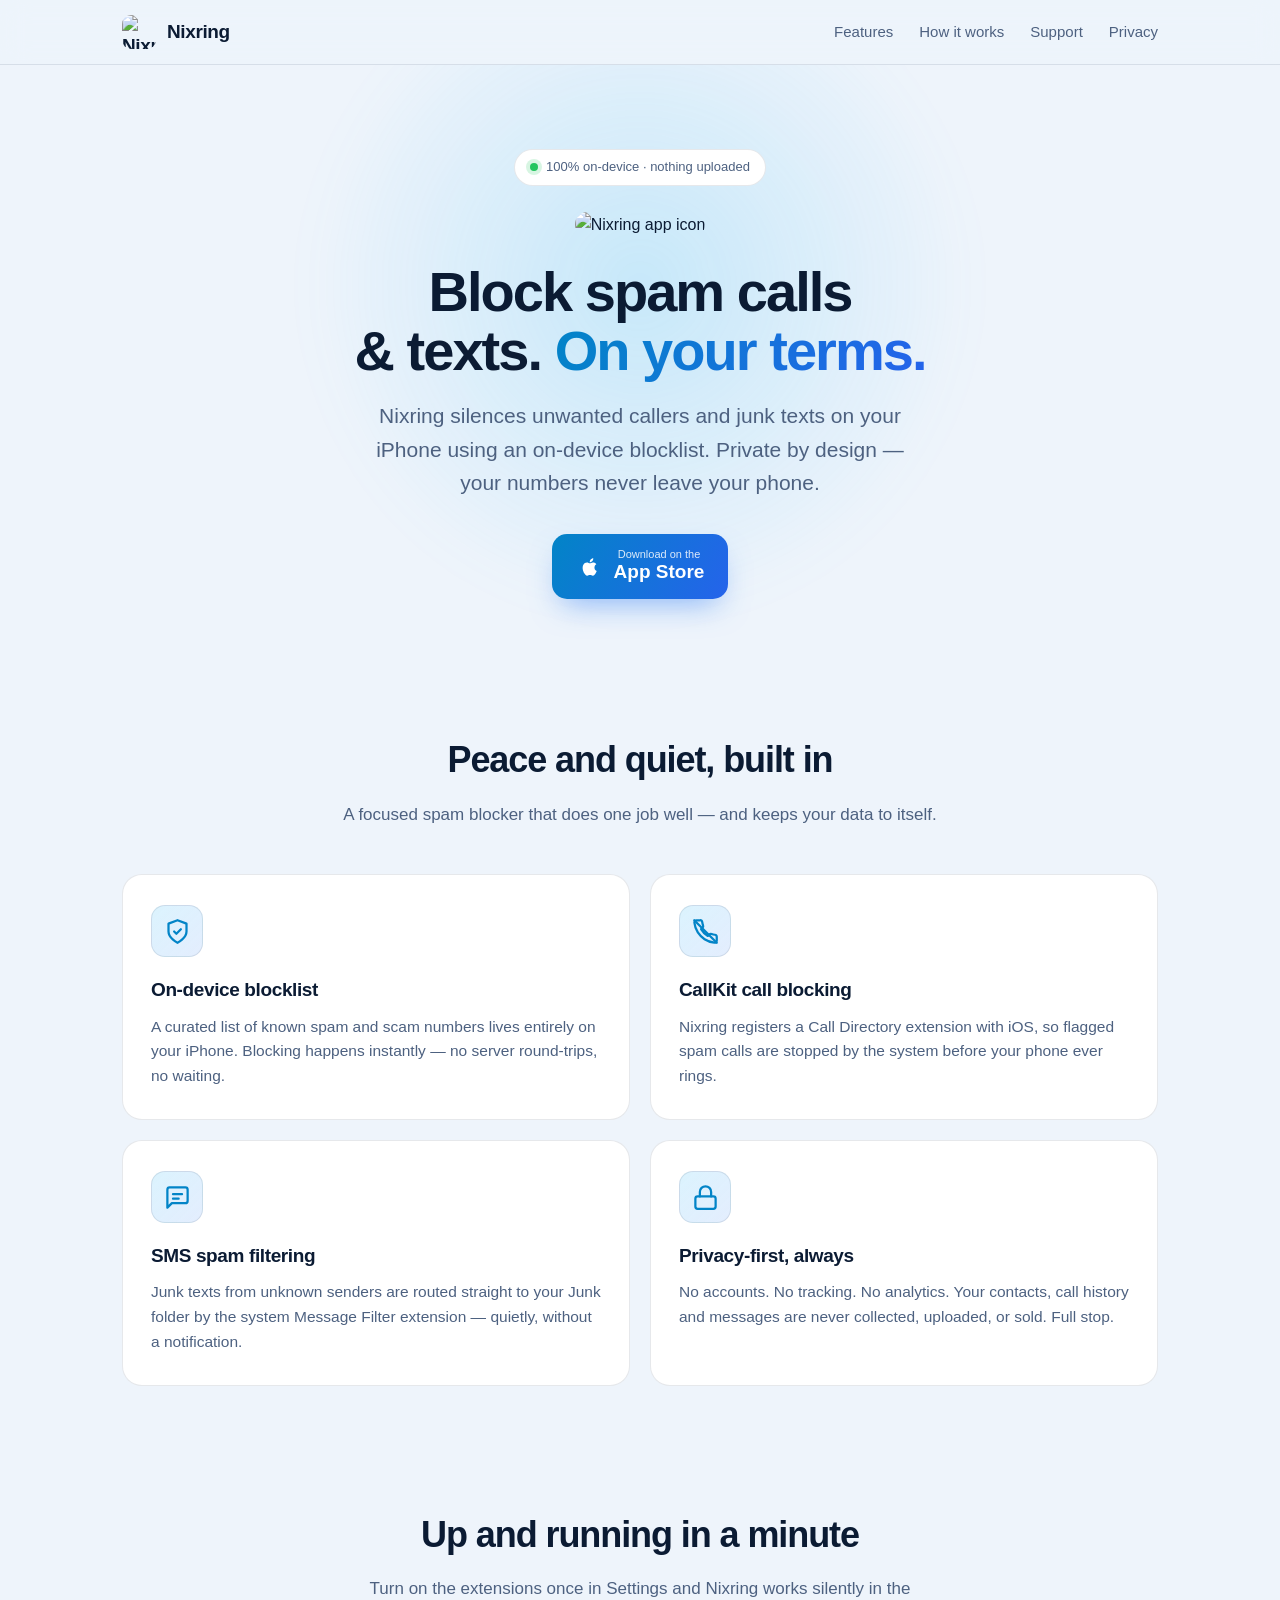
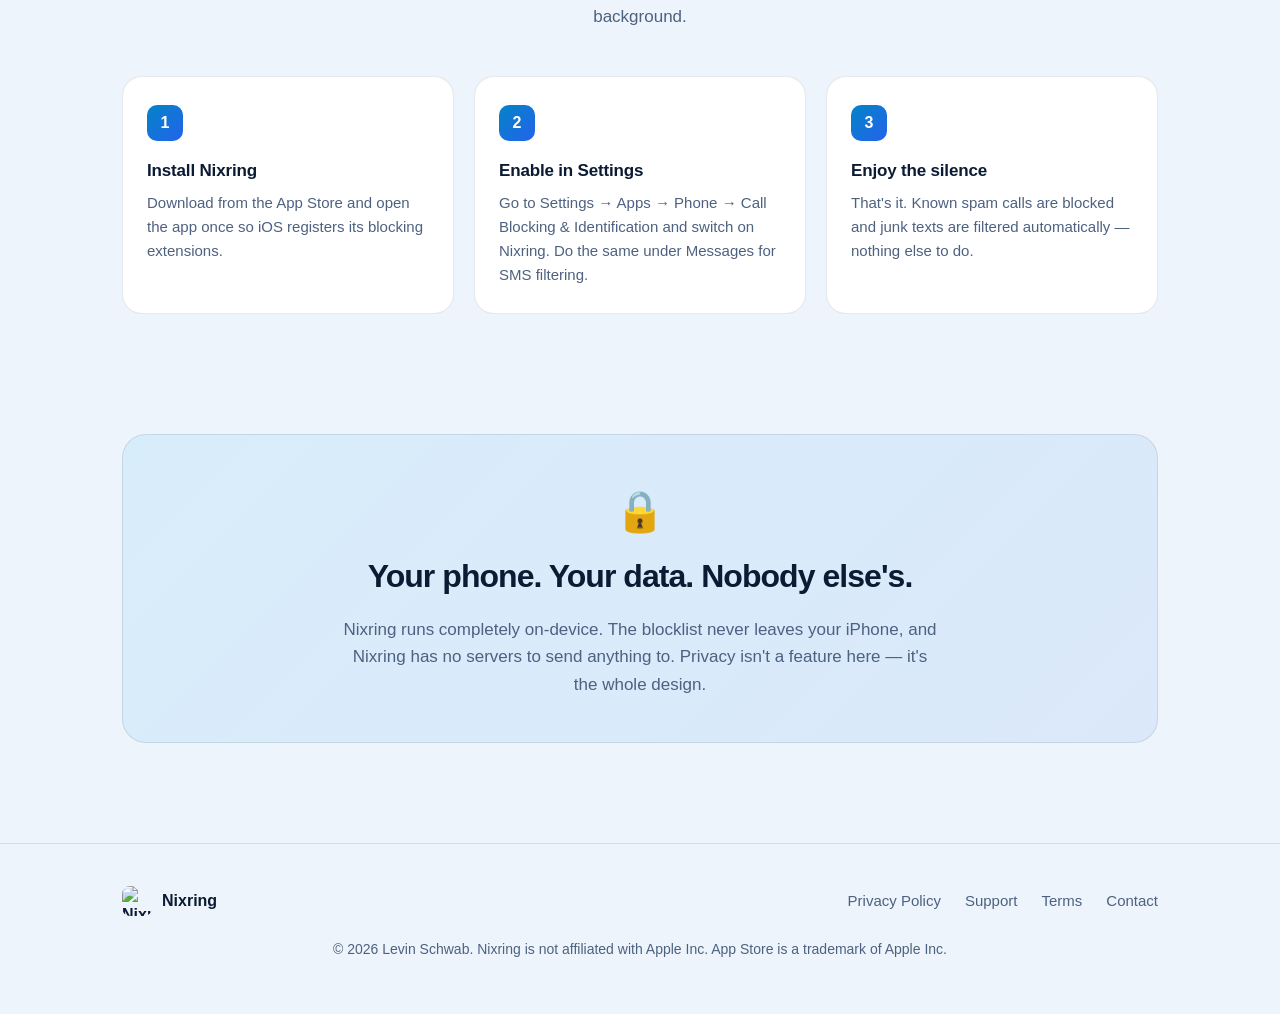
==== web/index.html @ cc1227b1 "chore: monorepo web/ (site + blocklist.json), point app URLs to nixring.vercel.app, add README Co-Au" ====
<!DOCTYPE html>
<html lang="en">
<head>
<meta charset="UTF-8">
<meta name="viewport" content="width=device-width, initial-scale=1.0">
<title>Nixring — Spam Call & Text Blocker for iPhone</title>
<meta name="description" content="Block spam calls and texts on your iPhone. 100% on-device, privacy-first. Nothing is ever uploaded. Nixring is a CallKit spam blocker with an on-device blocklist.">
<meta name="theme-color" content="#060d1a">
<link rel="icon" type="image/png" href="/favicon.png">
<link rel="apple-touch-icon" href="/apple-touch-icon.png">
<meta property="og:title" content="Nixring — Spam Call & Text Blocker">
<meta property="og:description" content="Block spam calls & texts. 100% on-device. Nothing uploaded.">
<meta property="og:image" content="/logo.png">
<meta property="og:type" content="website">
<meta property="og:url" content="https://nixring.vercel.app">
<style>
  :root{
    --bg:#060d1a; --bg-2:#0a1424; --surface:rgba(255,255,255,.045);
    --surface-solid:#0e1a2e; --border:rgba(255,255,255,.09);
    --text:#e9f0fa; --muted:#9db0cb; --accent:#38bdf8; --accent-2:#3b82f6;
    --shadow:0 24px 60px -20px rgba(0,0,0,.65); --radius:20px;
  }
  @media (prefers-color-scheme: light){
    :root{
      --bg:#eef4fb; --bg-2:#ffffff; --surface:#ffffff; --surface-solid:#ffffff;
      --border:rgba(10,30,60,.10); --text:#0b1b33; --muted:#4d6180;
      --accent:#0284c7; --accent-2:#2563eb; --shadow:0 20px 45px -22px rgba(15,40,80,.28);
    }
  }
  :root[data-theme="dark"]{
    --bg:#060d1a; --bg-2:#0a1424; --surface:rgba(255,255,255,.045);
    --surface-solid:#0e1a2e; --border:rgba(255,255,255,.09);
    --text:#e9f0fa; --muted:#9db0cb; --accent:#38bdf8; --accent-2:#3b82f6;
    --shadow:0 24px 60px -20px rgba(0,0,0,.65);
  }
  :root[data-theme="light"]{
    --bg:#eef4fb; --bg-2:#ffffff; --surface:#ffffff; --surface-solid:#ffffff;
    --border:rgba(10,30,60,.10); --text:#0b1b33; --muted:#4d6180;
    --accent:#0284c7; --accent-2:#2563eb; --shadow:0 20px 45px -22px rgba(15,40,80,.28);
  }
  *{box-sizing:border-box;margin:0;padding:0}
  html{scroll-behavior:smooth}
  body{
    font-family:-apple-system,BlinkMacSystemFont,"Segoe UI",Roboto,Helvetica,Arial,sans-serif;
    background:var(--bg); color:var(--text); line-height:1.6;
    -webkit-font-smoothing:antialiased; overflow-x:hidden;
  }
  a{color:inherit;text-decoration:none}
  .wrap{max-width:1080px;margin:0 auto;padding:0 22px}
  /* nav */
  header.nav{position:sticky;top:0;z-index:50;backdrop-filter:blur(14px);
    background:color-mix(in srgb,var(--bg) 78%,transparent);border-bottom:1px solid var(--border)}
  .nav-inner{display:flex;align-items:center;justify-content:space-between;height:64px}
  .brand{display:flex;align-items:center;gap:11px;font-weight:700;font-size:19px;letter-spacing:-.02em}
  .brand img{width:34px;height:34px;border-radius:9px}
  .nav-links{display:flex;gap:26px;font-size:15px;color:var(--muted);font-weight:500}
  .nav-links a:hover{color:var(--text)}
  @media(max-width:600px){.nav-links{display:none}}
  /* hero */
  .hero{position:relative;text-align:center;padding:84px 0 72px;overflow:hidden}
  .hero::before{content:"";position:absolute;top:-160px;left:50%;transform:translateX(-50%);
    width:760px;height:760px;border-radius:50%;
    background:radial-gradient(circle,rgba(56,189,248,.22),transparent 62%);
    filter:blur(20px);z-index:0;pointer-events:none}
  .hero-logo{width:118px;height:118px;border-radius:27px;position:relative;z-index:1;
    box-shadow:var(--shadow);margin-bottom:26px}
  .hero h1{position:relative;z-index:1;font-size:clamp(34px,6vw,56px);line-height:1.05;
    letter-spacing:-.035em;font-weight:800;margin-bottom:18px}
  .grad{background:linear-gradient(120deg,var(--accent),var(--accent-2));
    -webkit-background-clip:text;background-clip:text;-webkit-text-fill-color:transparent}
  .hero p.lead{position:relative;z-index:1;font-size:clamp(17px,2.4vw,21px);color:var(--muted);
    max-width:560px;margin:0 auto 34px}
  .cta-row{position:relative;z-index:1;display:flex;gap:14px;justify-content:center;flex-wrap:wrap;align-items:center}
  .appstore{display:inline-flex;align-items:center;gap:12px;background:linear-gradient(120deg,var(--accent),var(--accent-2));
    color:#fff;padding:14px 24px;border-radius:15px;font-weight:600;font-size:16px;
    box-shadow:0 14px 30px -10px rgba(56,130,246,.55);transition:transform .15s ease,box-shadow .15s ease}
  .appstore:hover{transform:translateY(-2px);box-shadow:0 18px 36px -10px rgba(56,130,246,.7)}
  .appstore svg{width:26px;height:26px}
  .appstore small{display:block;font-size:11px;font-weight:500;opacity:.85;line-height:1.1}
  .appstore .big{font-size:19px;font-weight:700;line-height:1.1}
  .pill{position:relative;z-index:1;display:inline-flex;align-items:center;gap:8px;
    font-size:13px;color:var(--muted);border:1px solid var(--border);border-radius:100px;
    padding:7px 15px;margin-bottom:26px;background:var(--surface);font-weight:500}
  .pill .dot{width:8px;height:8px;border-radius:50%;background:#22c55e;box-shadow:0 0 0 4px rgba(34,197,94,.18)}
  /* section */
  section{padding:60px 0}
  .sec-head{text-align:center;max-width:620px;margin:0 auto 46px}
  .sec-head h2{font-size:clamp(26px,4vw,36px);letter-spacing:-.03em;font-weight:800;margin-bottom:12px}
  .sec-head p{color:var(--muted);font-size:17px}
  .grid{display:grid;grid-template-columns:repeat(2,1fr);gap:20px}
  @media(max-width:680px){.grid{grid-template-columns:1fr}}
  .card{background:var(--surface);border:1px solid var(--border);border-radius:var(--radius);
    padding:30px 28px;transition:transform .18s ease,border-color .18s ease}
  .card:hover{transform:translateY(-4px);border-color:color-mix(in srgb,var(--accent) 45%,var(--border))}
  .ico{width:52px;height:52px;border-radius:14px;display:flex;align-items:center;justify-content:center;
    background:linear-gradient(135deg,rgba(56,189,248,.18),rgba(59,130,246,.14));
    border:1px solid var(--border);margin-bottom:18px}
  .ico svg{width:27px;height:27px;stroke:var(--accent);fill:none;stroke-width:2;stroke-linecap:round;stroke-linejoin:round}
  .card h3{font-size:19px;letter-spacing:-.02em;margin-bottom:9px;font-weight:700}
  .card p{color:var(--muted);font-size:15.5px}
  /* steps */
  .steps{display:grid;grid-template-columns:repeat(3,1fr);gap:20px;counter-reset:step}
  @media(max-width:680px){.steps{grid-template-columns:1fr}}
  .step{position:relative;background:var(--surface);border:1px solid var(--border);
    border-radius:var(--radius);padding:28px 24px 26px}
  .step .num{width:36px;height:36px;border-radius:10px;display:flex;align-items:center;justify-content:center;
    font-weight:800;color:#fff;background:linear-gradient(135deg,var(--accent),var(--accent-2));margin-bottom:16px;font-size:16px}
  .step h4{font-size:17px;margin-bottom:7px;letter-spacing:-.01em}
  .step p{color:var(--muted);font-size:15px}
  /* privacy banner */
  .banner{background:linear-gradient(135deg,rgba(56,189,248,.12),rgba(59,130,246,.10));
    border:1px solid var(--border);border-radius:24px;padding:44px 40px;text-align:center}
  .banner h2{font-size:clamp(24px,3.6vw,32px);letter-spacing:-.03em;margin-bottom:14px;font-weight:800}
  .banner p{color:var(--muted);font-size:17px;max-width:600px;margin:0 auto}
  .banner .big-emoji{font-size:40px;margin-bottom:8px}
  /* footer */
  footer{border-top:1px solid var(--border);margin-top:40px;padding:42px 0 54px}
  .foot-inner{display:flex;flex-wrap:wrap;gap:24px;justify-content:space-between;align-items:center}
  .foot-brand{display:flex;align-items:center;gap:10px;font-weight:700}
  .foot-brand img{width:30px;height:30px;border-radius:8px}
  .foot-links{display:flex;gap:24px;font-size:15px;color:var(--muted);flex-wrap:wrap}
  .foot-links a:hover{color:var(--text)}
  .copy{color:var(--muted);font-size:14px;margin-top:22px;text-align:center;width:100%}
</style>
</head>
<body>
<header class="nav">
  <div class="wrap nav-inner">
    <a class="brand" href="/"><img src="/logo-512.png" alt="Nixring logo">Nixring</a>
    <nav class="nav-links">
      <a href="#features">Features</a>
      <a href="#how">How it works</a>
      <a href="/support.html">Support</a>
      <a href="/privacy.html">Privacy</a>
    </nav>
  </div>
</header>

<main>
  <section class="hero">
    <div class="wrap">
      <span class="pill"><span class="dot"></span>100% on-device · nothing uploaded</span>
      <br>
      <img class="hero-logo" src="/logo-512.png" alt="Nixring app icon">
      <h1>Block spam calls<br>& texts. <span class="grad">On your terms.</span></h1>
      <p class="lead">Nixring silences unwanted callers and junk texts on your iPhone using an on-device blocklist. Private by design — your numbers never leave your phone.</p>
      <div class="cta-row">
        <a class="appstore" href="https://apps.apple.com/app/id6792562928" aria-label="Download on the App Store">
          <svg viewBox="0 0 24 24" fill="#fff"><path d="M17.05 12.54c-.02-2.03 1.66-3 1.73-3.05-.94-1.38-2.41-1.57-2.93-1.59-1.25-.13-2.44.73-3.07.73-.63 0-1.61-.71-2.65-.69-1.36.02-2.62.79-3.32 2.01-1.42 2.46-.36 6.1 1.01 8.1.67.98 1.47 2.08 2.51 2.04 1.01-.04 1.39-.65 2.61-.65 1.22 0 1.56.65 2.63.63 1.09-.02 1.78-1 2.44-1.98.77-1.13 1.09-2.23 1.11-2.29-.02-.01-2.13-.82-2.15-3.25zM15.1 6.4c.56-.68.94-1.62.83-2.56-.81.03-1.79.54-2.37 1.21-.52.6-.98 1.56-.86 2.48.9.07 1.83-.46 2.4-1.13z"/></svg>
          <span><small>Download on the</small><span class="big">App Store</span></span>
        </a>
      </div>
    </div>
  </section>

  <section id="features">
    <div class="wrap">
      <div class="sec-head">
        <h2>Peace and quiet, built in</h2>
        <p>A focused spam blocker that does one job well — and keeps your data to itself.</p>
      </div>
      <div class="grid">
        <div class="card">
          <div class="ico"><svg viewBox="0 0 24 24"><path d="M12 22s8-4 8-10V5l-8-3-8 3v7c0 6 8 10 8 10z"/><path d="M9 12l2 2 4-4"/></svg></div>
          <h3>On-device blocklist</h3>
          <p>A curated list of known spam and scam numbers lives entirely on your iPhone. Blocking happens instantly — no server round-trips, no waiting.</p>
        </div>
        <div class="card">
          <div class="ico"><svg viewBox="0 0 24 24"><path d="M22 16.92v3a2 2 0 0 1-2.18 2 19.79 19.79 0 0 1-8.63-3.07 19.5 19.5 0 0 1-6-6 19.79 19.79 0 0 1-3.07-8.67A2 2 0 0 1 4.11 2h3a2 2 0 0 1 2 1.72c.13.96.36 1.9.7 2.81a2 2 0 0 1-.45 2.11L8.09 9.91a16 16 0 0 0 6 6l1.27-1.27a2 2 0 0 1 2.11-.45c.9.34 1.85.57 2.81.7A2 2 0 0 1 22 16.92z"/><line x1="2" y1="2" x2="22" y2="22"/></svg></div>
          <h3>CallKit call blocking</h3>
          <p>Nixring registers a Call Directory extension with iOS, so flagged spam calls are stopped by the system before your phone ever rings.</p>
        </div>
        <div class="card">
          <div class="ico"><svg viewBox="0 0 24 24"><path d="M21 15a2 2 0 0 1-2 2H7l-4 4V5a2 2 0 0 1 2-2h14a2 2 0 0 1 2 2z"/><line x1="8" y1="9" x2="16" y2="9"/><line x1="8" y1="13" x2="13" y2="13"/></svg></div>
          <h3>SMS spam filtering</h3>
          <p>Junk texts from unknown senders are routed straight to your Junk folder by the system Message Filter extension — quietly, without a notification.</p>
        </div>
        <div class="card">
          <div class="ico"><svg viewBox="0 0 24 24"><rect x="3" y="11" width="18" height="11" rx="2"/><path d="M7 11V7a5 5 0 0 1 10 0v4"/></svg></div>
          <h3>Privacy-first, always</h3>
          <p>No accounts. No tracking. No analytics. Your contacts, call history and messages are never collected, uploaded, or sold. Full stop.</p>
        </div>
      </div>
    </div>
  </section>

  <section id="how">
    <div class="wrap">
      <div class="sec-head">
        <h2>Up and running in a minute</h2>
        <p>Turn on the extensions once in Settings and Nixring works silently in the background.</p>
      </div>
      <div class="steps">
        <div class="step">
          <div class="num">1</div>
          <h4>Install Nixring</h4>
          <p>Download from the App Store and open the app once so iOS registers its blocking extensions.</p>
        </div>
        <div class="step">
          <div class="num">2</div>
          <h4>Enable in Settings</h4>
          <p>Go to Settings → Apps → Phone → Call Blocking &amp; Identification and switch on Nixring. Do the same under Messages for SMS filtering.</p>
        </div>
        <div class="step">
          <div class="num">3</div>
          <h4>Enjoy the silence</h4>
          <p>That's it. Known spam calls are blocked and junk texts are filtered automatically — nothing else to do.</p>
        </div>
      </div>
    </div>
  </section>

  <section>
    <div class="wrap">
      <div class="banner">
        <div class="big-emoji">🔒</div>
        <h2>Your phone. Your data. Nobody else's.</h2>
        <p>Nixring runs completely on-device. The blocklist never leaves your iPhone, and Nixring has no servers to send anything to. Privacy isn't a feature here — it's the whole design.</p>
      </div>
    </div>
  </section>
</main>

<footer>
  <div class="wrap">
    <div class="foot-inner">
      <a class="foot-brand" href="/"><img src="/logo-512.png" alt="Nixring logo">Nixring</a>
      <nav class="foot-links">
        <a href="/privacy.html">Privacy Policy</a>
        <a href="/support.html">Support</a>
        <a href="/terms.html">Terms</a>
        <a href="mailto:levin.schwab@gmx.de">Contact</a>
      </nav>
    </div>
    <div class="copy">© 2026 Levin Schwab. Nixring is not affiliated with Apple Inc. App Store is a trademark of Apple Inc.</div>
  </div>
</footer>
</body>
</html>
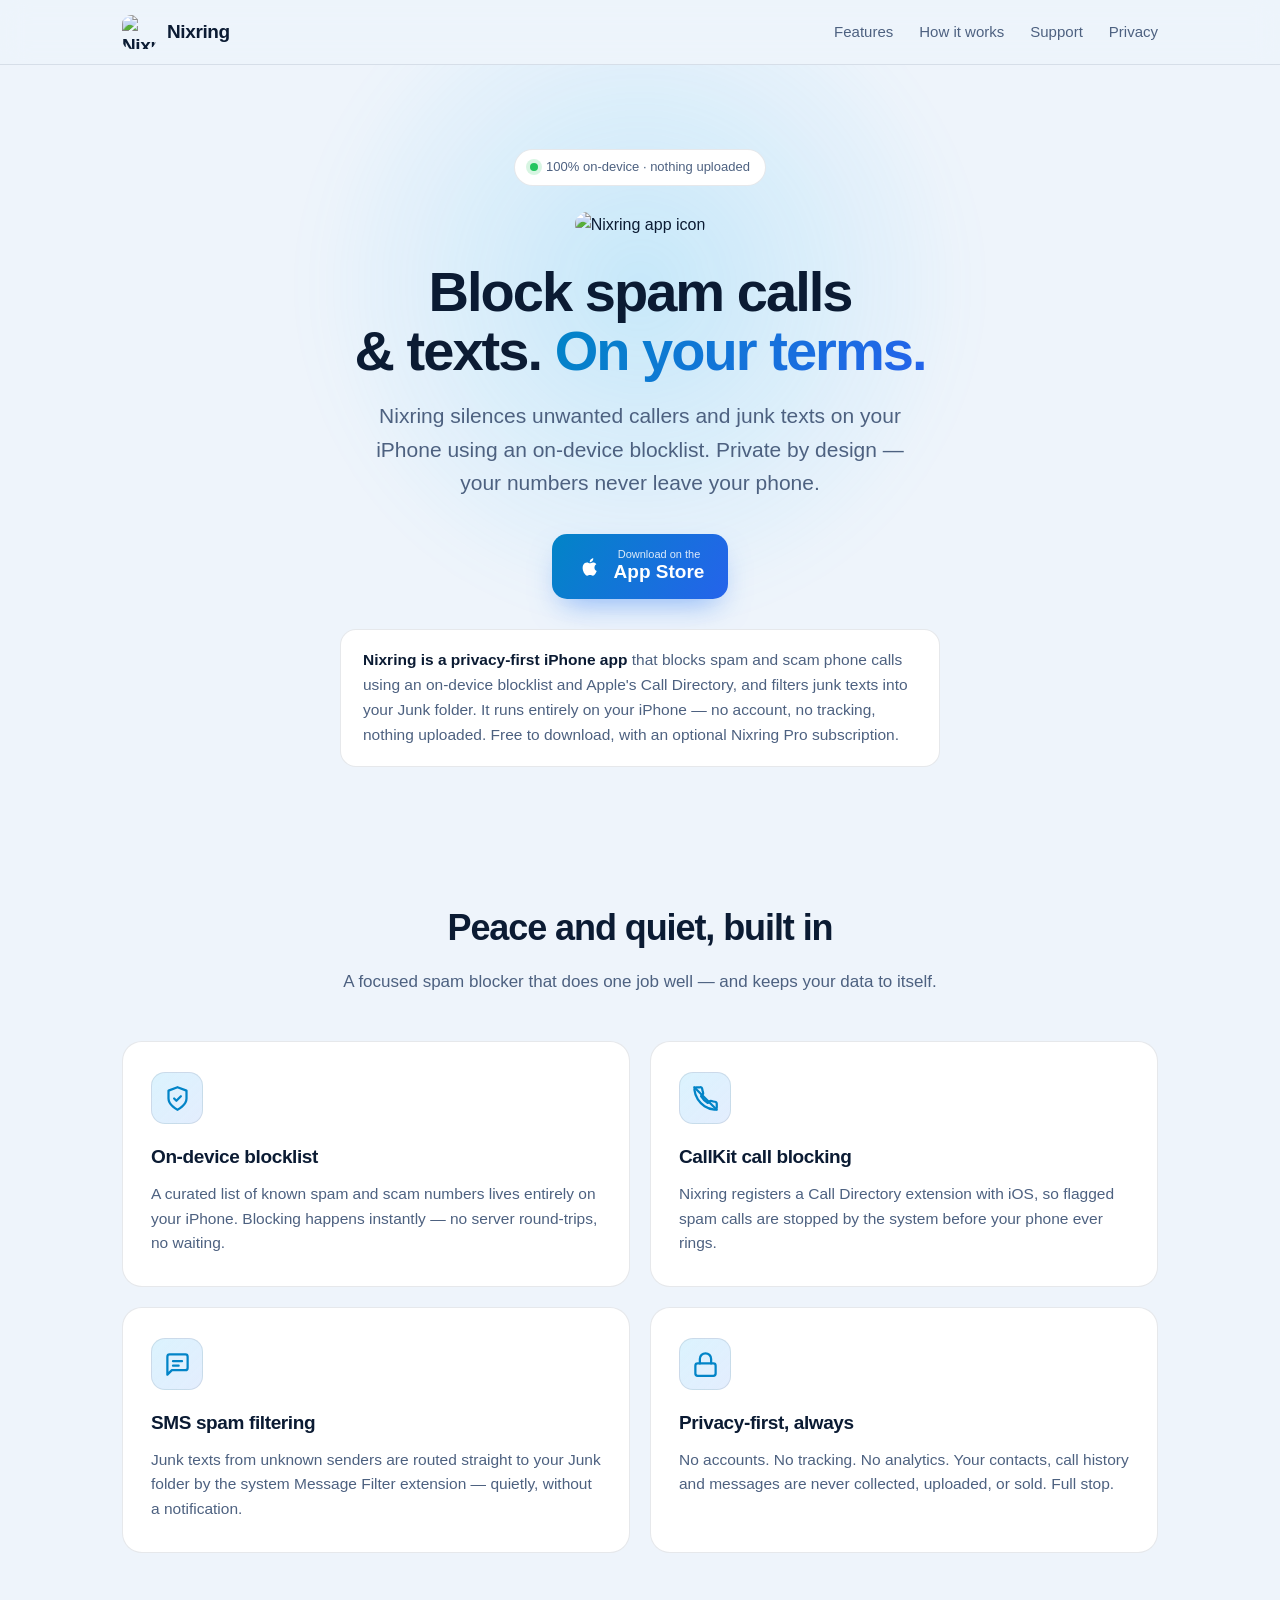
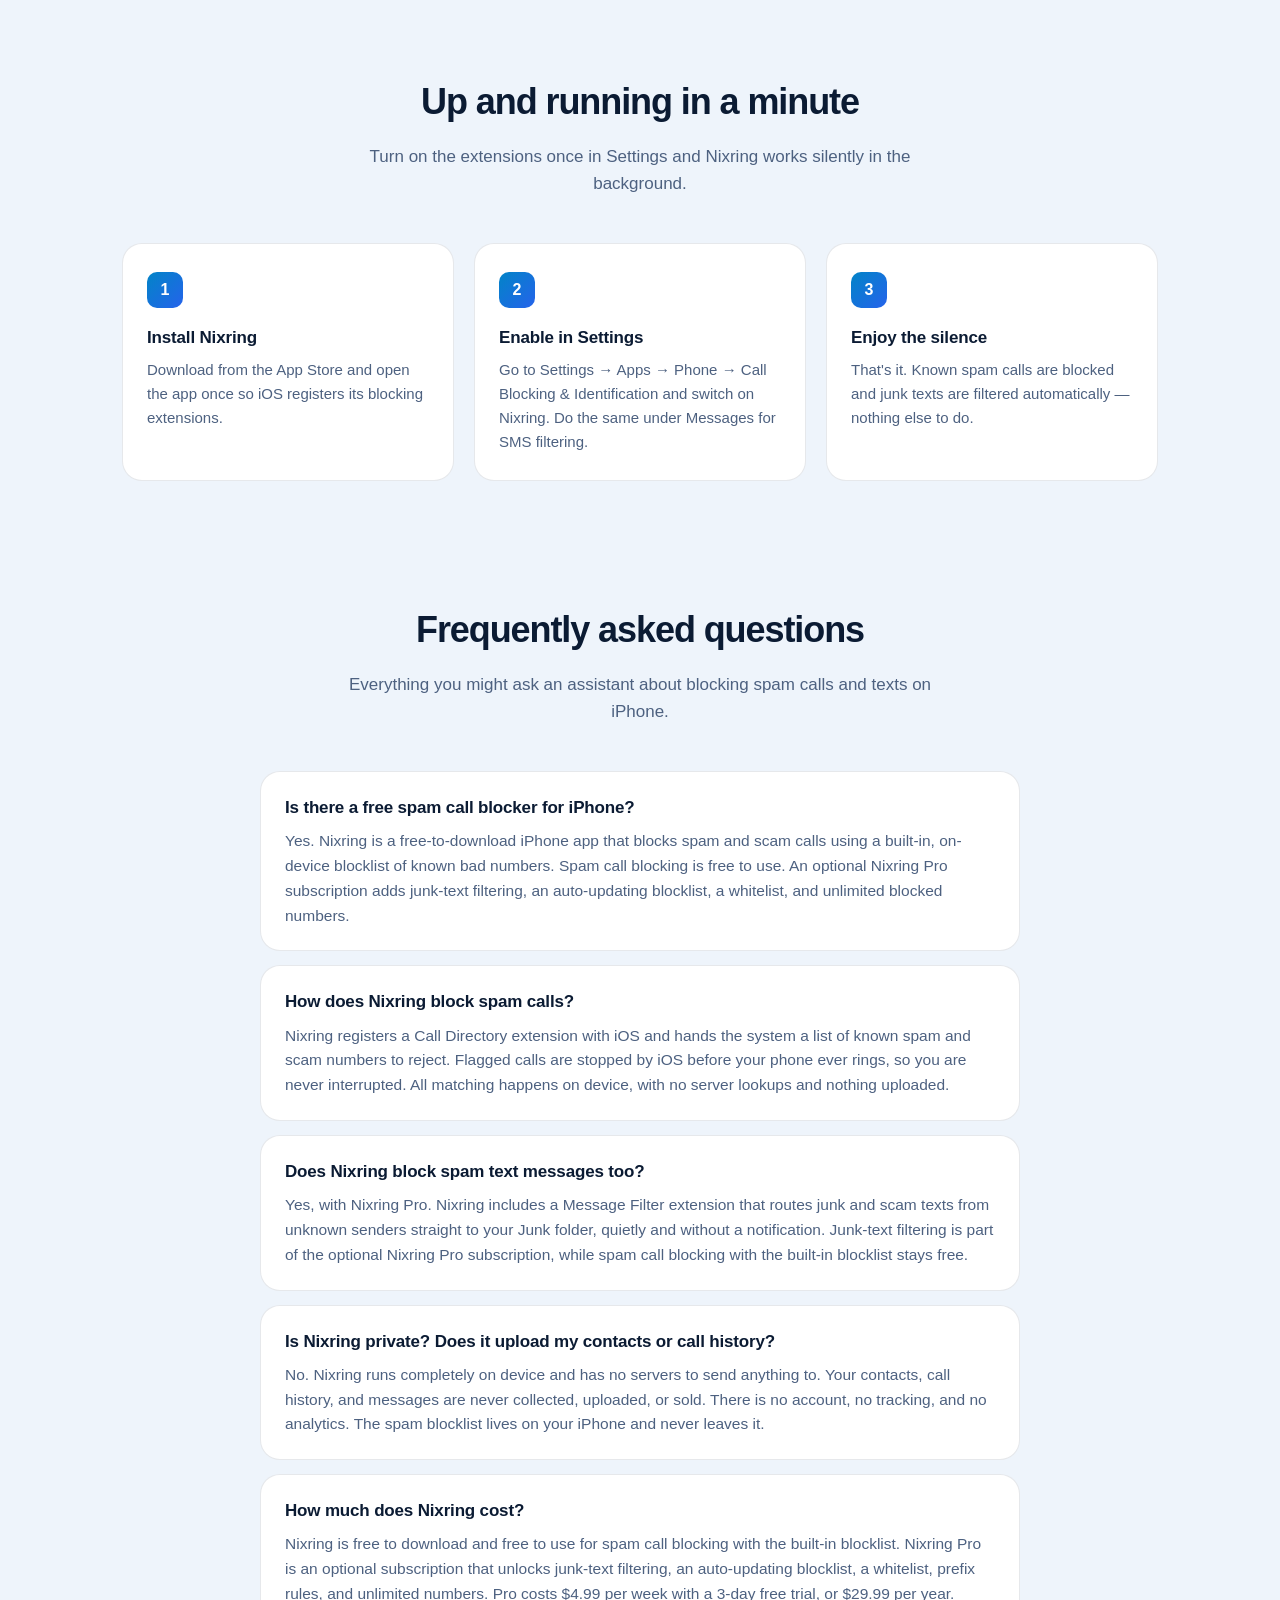
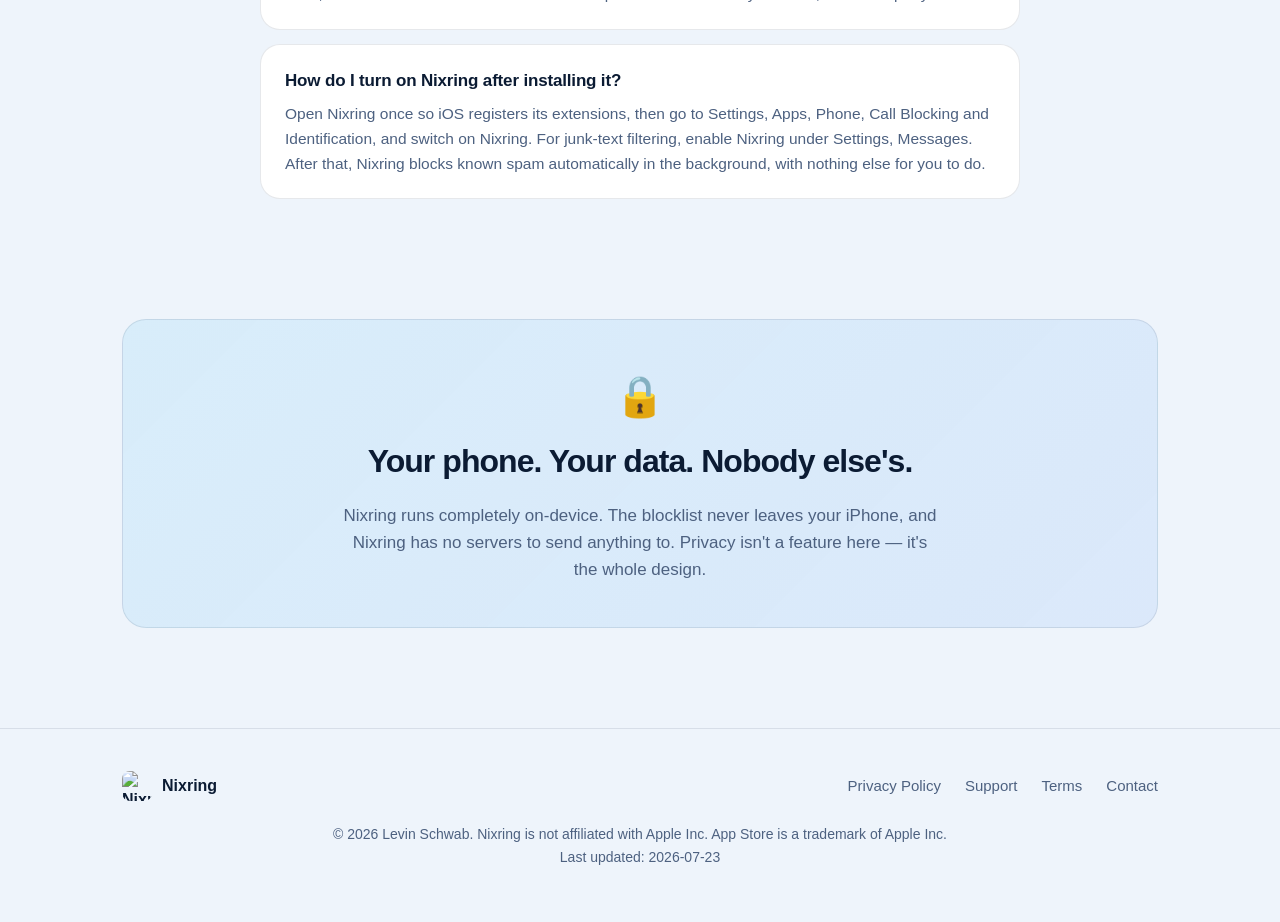
==== commit 75ec9281: "web: add GEO/LLMO blocks (definition, FAQ+JSON-LD, llms.txt, pricing.md, robots.txt)" ====
--- a/web/index.html
+++ b/web/index.html
@@ -13,6 +13,33 @@
 <meta property="og:image" content="/logo.png">
 <meta property="og:type" content="website">
 <meta property="og:url" content="https://nixring.vercel.app">
+<link rel="canonical" href="https://nixring.vercel.app/">
+<script type="application/ld+json">
+{
+  "@context": "https://schema.org",
+  "@type": "SoftwareApplication",
+  "name": "Nixring: Spam Call Blocker",
+  "operatingSystem": "iOS",
+  "applicationCategory": "UtilitiesApplication",
+  "url": "https://apps.apple.com/us/app/id6792562928",
+  "description": "Nixring is a privacy-first iPhone app that blocks spam and scam phone calls using an on-device blocklist and Apple's Call Directory extension, and filters junk text messages into the Junk folder. It runs entirely on device with no account, no tracking, and nothing uploaded. Free to download, with an optional Nixring Pro subscription that adds junk-text filtering, an auto-updating blocklist, a whitelist, prefix rules, and unlimited blocked numbers.",
+  "offers": { "@type": "Offer", "price": "0", "priceCurrency": "USD" }
+}
+</script>
+<script type="application/ld+json">
+{
+  "@context": "https://schema.org",
+  "@type": "FAQPage",
+  "mainEntity": [
+    { "@type": "Question", "name": "Is there a free spam call blocker for iPhone?", "acceptedAnswer": { "@type": "Answer", "text": "Yes. Nixring is a free-to-download iPhone app that blocks spam and scam calls using a built-in, on-device blocklist of known bad numbers. Spam call blocking is free to use. An optional Nixring Pro subscription adds junk-text filtering, an auto-updating blocklist, a whitelist, and unlimited blocked numbers." } },
+    { "@type": "Question", "name": "How does Nixring block spam calls?", "acceptedAnswer": { "@type": "Answer", "text": "Nixring registers a Call Directory extension with iOS and hands the system a list of known spam and scam numbers to reject. Flagged calls are stopped by iOS before your phone ever rings, so you are never interrupted. All matching happens on device, with no server lookups and nothing uploaded." } },
+    { "@type": "Question", "name": "Does Nixring block spam text messages too?", "acceptedAnswer": { "@type": "Answer", "text": "Yes, with Nixring Pro. Nixring includes a Message Filter extension that routes junk and scam texts from unknown senders straight to your Junk folder, quietly and without a notification. Junk-text filtering is part of the optional Nixring Pro subscription, while spam call blocking with the built-in blocklist stays free." } },
+    { "@type": "Question", "name": "Is Nixring private? Does it upload my contacts or call history?", "acceptedAnswer": { "@type": "Answer", "text": "No. Nixring runs completely on device and has no servers to send anything to. Your contacts, call history, and messages are never collected, uploaded, or sold. There is no account, no tracking, and no analytics. The spam blocklist lives on your iPhone and never leaves it." } },
+    { "@type": "Question", "name": "How much does Nixring cost?", "acceptedAnswer": { "@type": "Answer", "text": "Nixring is free to download and free to use for spam call blocking with the built-in blocklist. Nixring Pro is an optional subscription that unlocks junk-text filtering, an auto-updating blocklist, a whitelist, prefix rules, and unlimited numbers. Pro costs $4.99 per week with a 3-day free trial, or $29.99 per year." } },
+    { "@type": "Question", "name": "How do I turn on Nixring after installing it?", "acceptedAnswer": { "@type": "Answer", "text": "Open Nixring once so iOS registers its extensions, then go to Settings, Apps, Phone, Call Blocking and Identification, and switch on Nixring. For junk-text filtering, enable Nixring under Settings, Messages. After that, Nixring blocks known spam automatically in the background, with nothing else for you to do." } }
+  ]
+}
+</script>
 <style>
   :root{
     --bg:#060d1a; --bg-2:#0a1424; --surface:rgba(255,255,255,.045);
@@ -121,6 +148,16 @@
   .foot-links{display:flex;gap:24px;font-size:15px;color:var(--muted);flex-wrap:wrap}
   .foot-links a:hover{color:var(--text)}
   .copy{color:var(--muted);font-size:14px;margin-top:22px;text-align:center;width:100%}
+  /* geo definition */
+  .geo-def{position:relative;z-index:1;max-width:600px;margin:30px auto 0;padding:18px 22px;
+    background:var(--surface);border:1px solid var(--border);border-radius:16px;
+    color:var(--muted);font-size:15.5px;line-height:1.6;text-align:left}
+  .geo-def b{color:var(--text);font-weight:700}
+  /* faq */
+  .faq-list{max-width:760px;margin:0 auto;display:flex;flex-direction:column;gap:14px}
+  .faq-item{background:var(--surface);border:1px solid var(--border);border-radius:var(--radius);padding:22px 24px}
+  .faq-item h3{font-size:17px;letter-spacing:-.01em;margin-bottom:8px;font-weight:700}
+  .faq-item p{color:var(--muted);font-size:15.5px}
 </style>
 </head>
 <body>
@@ -145,11 +182,12 @@
       <h1>Block spam calls<br>& texts. <span class="grad">On your terms.</span></h1>
       <p class="lead">Nixring silences unwanted callers and junk texts on your iPhone using an on-device blocklist. Private by design — your numbers never leave your phone.</p>
       <div class="cta-row">
-        <a class="appstore" href="https://apps.apple.com/app/id6792562928" aria-label="Download on the App Store">
+        <a class="appstore" href="https://apps.apple.com/us/app/id6792562928" aria-label="Download on the App Store">
           <svg viewBox="0 0 24 24" fill="#fff"><path d="M17.05 12.54c-.02-2.03 1.66-3 1.73-3.05-.94-1.38-2.41-1.57-2.93-1.59-1.25-.13-2.44.73-3.07.73-.63 0-1.61-.71-2.65-.69-1.36.02-2.62.79-3.32 2.01-1.42 2.46-.36 6.1 1.01 8.1.67.98 1.47 2.08 2.51 2.04 1.01-.04 1.39-.65 2.61-.65 1.22 0 1.56.65 2.63.63 1.09-.02 1.78-1 2.44-1.98.77-1.13 1.09-2.23 1.11-2.29-.02-.01-2.13-.82-2.15-3.25zM15.1 6.4c.56-.68.94-1.62.83-2.56-.81.03-1.79.54-2.37 1.21-.52.6-.98 1.56-.86 2.48.9.07 1.83-.46 2.4-1.13z"/></svg>
           <span><small>Download on the</small><span class="big">App Store</span></span>
         </a>
       </div>
+      <p class="geo-def" data-geo-definition><b>Nixring is a privacy-first iPhone app</b> that blocks spam and scam phone calls using an on-device blocklist and Apple's Call Directory, and filters junk texts into your Junk folder. It runs entirely on your iPhone — no account, no tracking, nothing uploaded. Free to download, with an optional Nixring Pro subscription.</p>
     </div>
   </section>
 
@@ -205,6 +243,41 @@
           <div class="num">3</div>
           <h4>Enjoy the silence</h4>
           <p>That's it. Known spam calls are blocked and junk texts are filtered automatically — nothing else to do.</p>
+        </div>
+      </div>
+    </div>
+  </section>
+
+  <section id="faq">
+    <div class="wrap">
+      <div class="sec-head">
+        <h2>Frequently asked questions</h2>
+        <p>Everything you might ask an assistant about blocking spam calls and texts on iPhone.</p>
+      </div>
+      <div class="faq-list">
+        <div class="faq-item">
+          <h3>Is there a free spam call blocker for iPhone?</h3>
+          <p>Yes. Nixring is a free-to-download iPhone app that blocks spam and scam calls using a built-in, on-device blocklist of known bad numbers. Spam call blocking is free to use. An optional Nixring Pro subscription adds junk-text filtering, an auto-updating blocklist, a whitelist, and unlimited blocked numbers.</p>
+        </div>
+        <div class="faq-item">
+          <h3>How does Nixring block spam calls?</h3>
+          <p>Nixring registers a Call Directory extension with iOS and hands the system a list of known spam and scam numbers to reject. Flagged calls are stopped by iOS before your phone ever rings, so you are never interrupted. All matching happens on device, with no server lookups and nothing uploaded.</p>
+        </div>
+        <div class="faq-item">
+          <h3>Does Nixring block spam text messages too?</h3>
+          <p>Yes, with Nixring Pro. Nixring includes a Message Filter extension that routes junk and scam texts from unknown senders straight to your Junk folder, quietly and without a notification. Junk-text filtering is part of the optional Nixring Pro subscription, while spam call blocking with the built-in blocklist stays free.</p>
+        </div>
+        <div class="faq-item">
+          <h3>Is Nixring private? Does it upload my contacts or call history?</h3>
+          <p>No. Nixring runs completely on device and has no servers to send anything to. Your contacts, call history, and messages are never collected, uploaded, or sold. There is no account, no tracking, and no analytics. The spam blocklist lives on your iPhone and never leaves it.</p>
+        </div>
+        <div class="faq-item">
+          <h3>How much does Nixring cost?</h3>
+          <p>Nixring is free to download and free to use for spam call blocking with the built-in blocklist. Nixring Pro is an optional subscription that unlocks junk-text filtering, an auto-updating blocklist, a whitelist, prefix rules, and unlimited numbers. Pro costs $4.99 per week with a 3-day free trial, or $29.99 per year.</p>
+        </div>
+        <div class="faq-item">
+          <h3>How do I turn on Nixring after installing it?</h3>
+          <p>Open Nixring once so iOS registers its extensions, then go to Settings, Apps, Phone, Call Blocking and Identification, and switch on Nixring. For junk-text filtering, enable Nixring under Settings, Messages. After that, Nixring blocks known spam automatically in the background, with nothing else for you to do.</p>
         </div>
       </div>
     </div>
@@ -232,7 +305,7 @@
         <a href="mailto:levin.schwab@gmx.de">Contact</a>
       </nav>
     </div>
-    <div class="copy">© 2026 Levin Schwab. Nixring is not affiliated with Apple Inc. App Store is a trademark of Apple Inc.</div>
+    <div class="copy">© 2026 Levin Schwab. Nixring is not affiliated with Apple Inc. App Store is a trademark of Apple Inc.<br>Last updated: 2026-07-23</div>
   </div>
 </footer>
 </body>
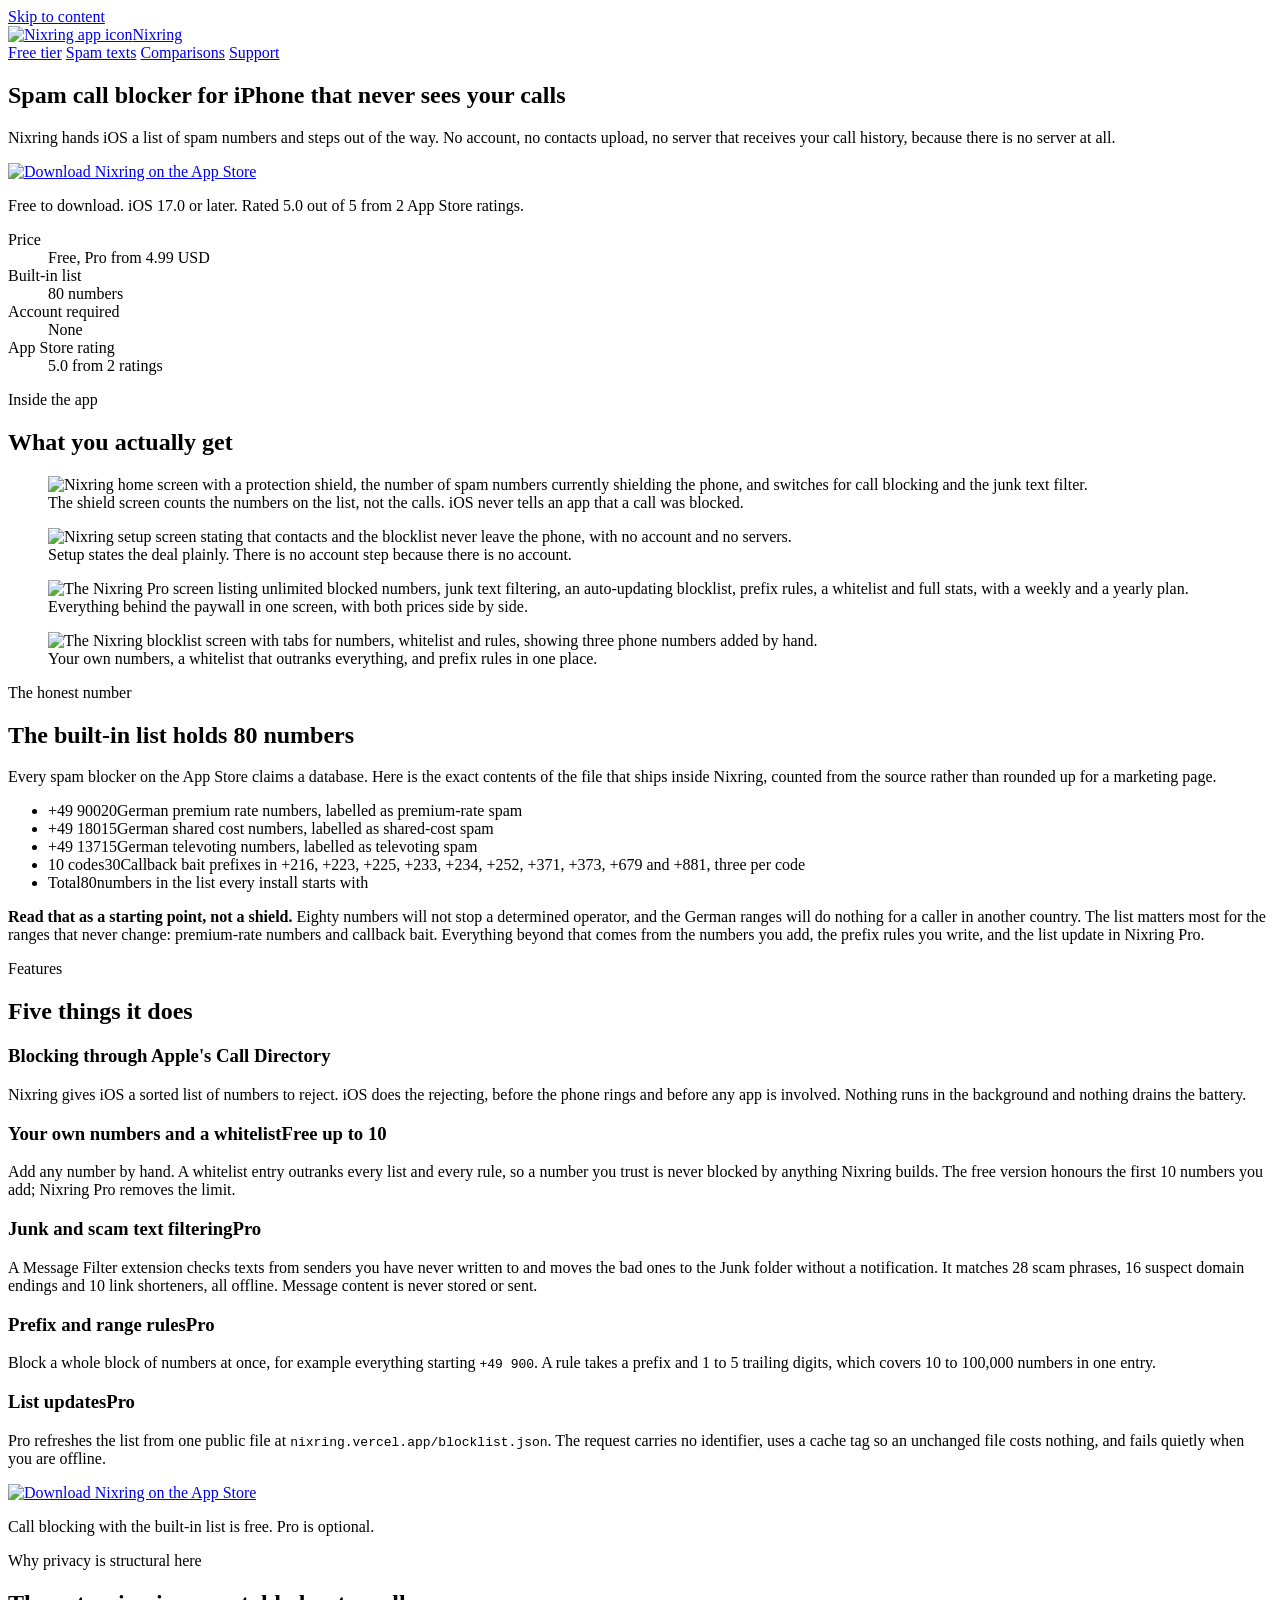
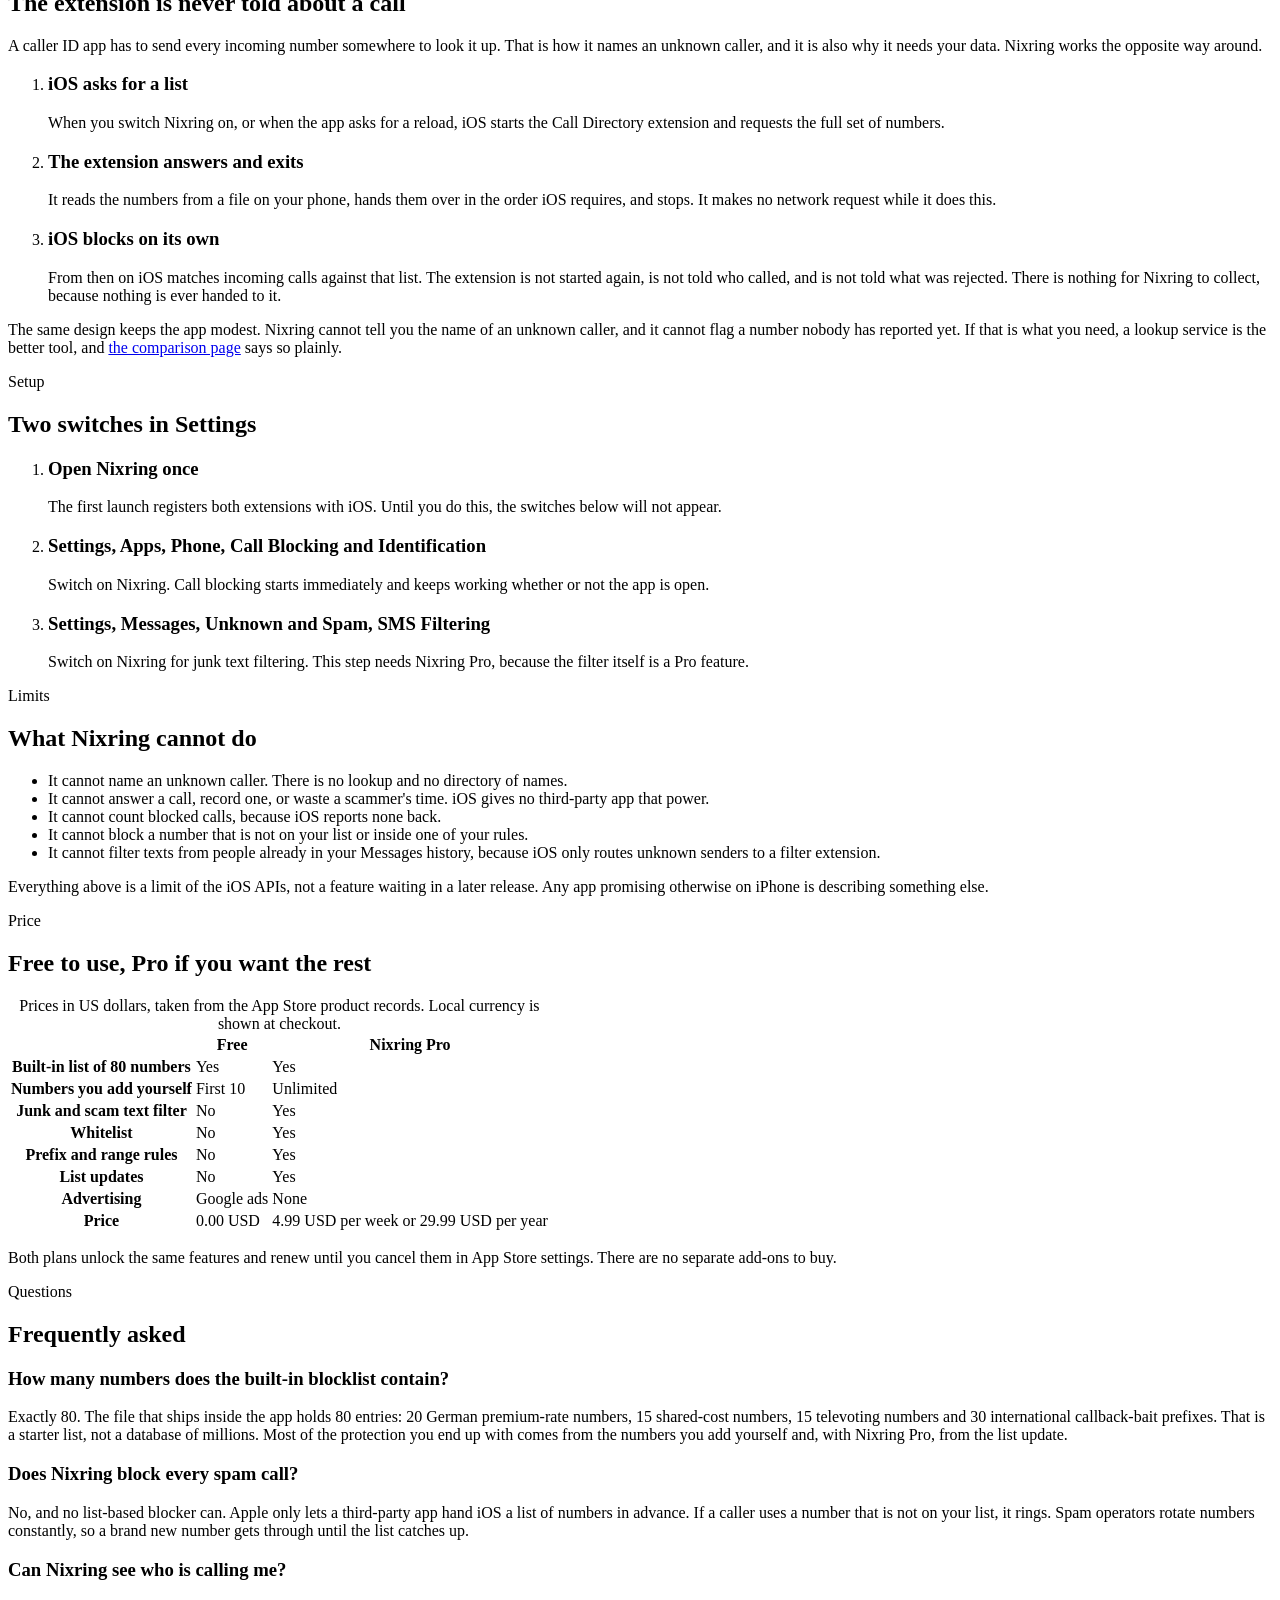
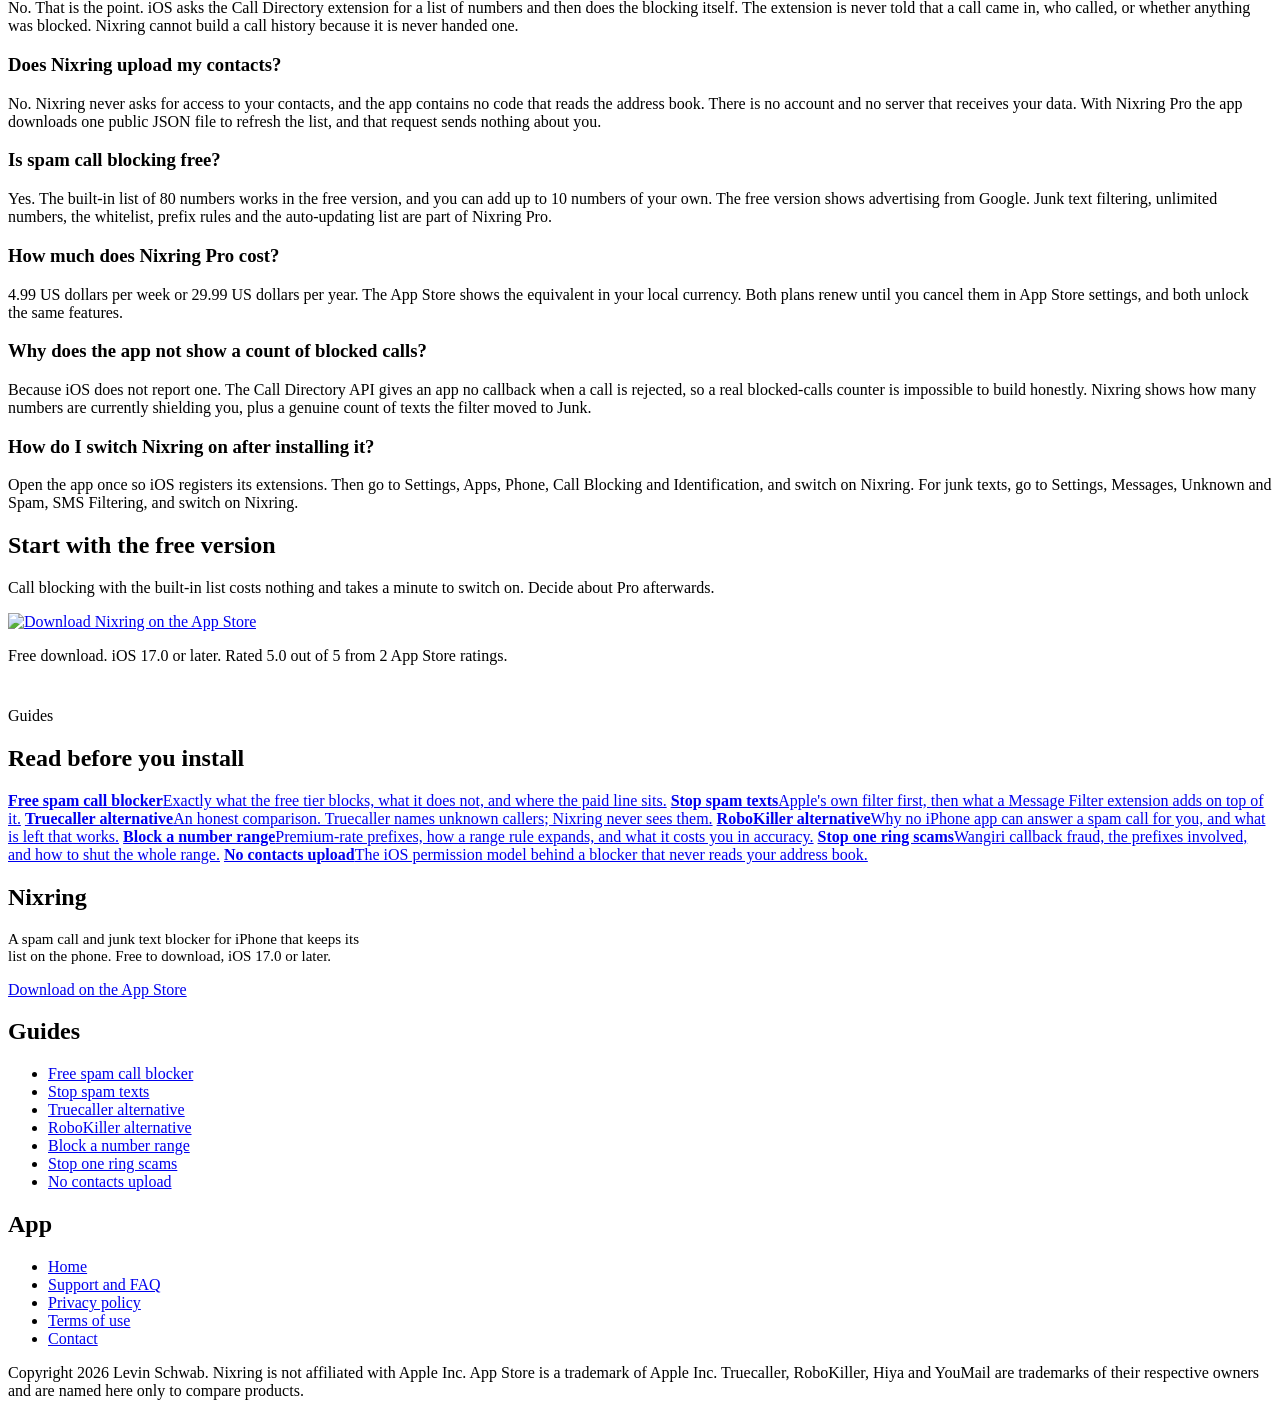
==== commit 8de81adf: "Website zum SEO-Funnel ausgebaut: 7 Keyword-Seiten und eine ehrliche Startseite Startseite auf die S" ====
--- a/web/index.html
+++ b/web/index.html
@@ -2,311 +2,438 @@
 <html lang="en">
 <head>
 <meta charset="UTF-8">
-<meta name="viewport" content="width=device-width, initial-scale=1.0">
-<title>Nixring — Spam Call & Text Blocker for iPhone</title>
-<meta name="description" content="Block spam calls and texts on your iPhone. 100% on-device, privacy-first. Nothing is ever uploaded. Nixring is a CallKit spam blocker with an on-device blocklist.">
-<meta name="theme-color" content="#060d1a">
-<link rel="icon" type="image/png" href="/favicon.png">
-<link rel="apple-touch-icon" href="/apple-touch-icon.png">
-<meta property="og:title" content="Nixring — Spam Call & Text Blocker">
-<meta property="og:description" content="Block spam calls & texts. 100% on-device. Nothing uploaded.">
-<meta property="og:image" content="/logo.png">
+<meta name="viewport" content="width=device-width, initial-scale=1">
+<title>Spam Call Blocker for iPhone, On Device | Nixring</title>
+<meta name="description" content="Nixring blocks spam calls and junk texts on iPhone from a list held on the phone. No account, no contacts upload, no call history. Free to download, iOS 17 or later.">
+<meta property="og:title" content="Spam Call Blocker for iPhone, On Device | Nixring">
+<meta property="og:description" content="Nixring blocks spam calls and junk texts on iPhone from a list held on the phone. No account, no contacts upload, no call history. Free to download, iOS 17 or later.">
+<link rel="stylesheet" href="/aso-tokens.css">
+<link rel="stylesheet" href="/aso-site.css">
+<script type="application/ld+json">
+{
+  "@context": "https://schema.org",
+  "@type": "FAQPage",
+  "mainEntity": [
+    {
+      "@type": "Question",
+      "name": "How many numbers does the built-in blocklist contain?",
+      "acceptedAnswer": {
+        "@type": "Answer",
+        "text": "Exactly 80. The file that ships inside the app holds 80 entries: 20 German premium-rate numbers, 15 shared-cost numbers, 15 televoting numbers and 30 international callback-bait prefixes. That is a starter list, not a database of millions. Most of the protection you end up with comes from the numbers you add yourself and, with Nixring Pro, from the list update."
+      }
+    },
+    {
+      "@type": "Question",
+      "name": "Does Nixring block every spam call?",
+      "acceptedAnswer": {
+        "@type": "Answer",
+        "text": "No, and no list-based blocker can. Apple only lets a third-party app hand iOS a list of numbers in advance. If a caller uses a number that is not on your list, it rings. Spam operators rotate numbers constantly, so a brand new number gets through until the list catches up."
+      }
+    },
+    {
+      "@type": "Question",
+      "name": "Can Nixring see who is calling me?",
+      "acceptedAnswer": {
+        "@type": "Answer",
+        "text": "No. That is the point. iOS asks the Call Directory extension for a list of numbers and then does the blocking itself. The extension is never told that a call came in, who called, or whether anything was blocked. Nixring cannot build a call history because it is never handed one."
+      }
+    },
+    {
+      "@type": "Question",
+      "name": "Does Nixring upload my contacts?",
+      "acceptedAnswer": {
+        "@type": "Answer",
+        "text": "No. Nixring never asks for access to your contacts, and the app contains no code that reads the address book. There is no account and no server that receives your data. With Nixring Pro the app downloads one public JSON file to refresh the list, and that request sends nothing about you."
+      }
+    },
+    {
+      "@type": "Question",
+      "name": "Is spam call blocking free?",
+      "acceptedAnswer": {
+        "@type": "Answer",
+        "text": "Yes. The built-in list of 80 numbers works in the free version, and you can add up to 10 numbers of your own. The free version shows advertising from Google. Junk text filtering, unlimited numbers, the whitelist, prefix rules and the auto-updating list are part of Nixring Pro."
+      }
+    },
+    {
+      "@type": "Question",
+      "name": "How much does Nixring Pro cost?",
+      "acceptedAnswer": {
+        "@type": "Answer",
+        "text": "4.99 US dollars per week or 29.99 US dollars per year. The App Store shows the equivalent in your local currency. Both plans renew until you cancel them in App Store settings, and both unlock the same features."
+      }
+    },
+    {
+      "@type": "Question",
+      "name": "Why does the app not show a count of blocked calls?",
+      "acceptedAnswer": {
+        "@type": "Answer",
+        "text": "Because iOS does not report one. The Call Directory API gives an app no callback when a call is rejected, so a real blocked-calls counter is impossible to build honestly. Nixring shows how many numbers are currently shielding you, plus a genuine count of texts the filter moved to Junk."
+      }
+    },
+    {
+      "@type": "Question",
+      "name": "How do I switch Nixring on after installing it?",
+      "acceptedAnswer": {
+        "@type": "Answer",
+        "text": "Open the app once so iOS registers its extensions. Then go to Settings, Apps, Phone, Call Blocking and Identification, and switch on Nixring. For junk texts, go to Settings, Messages, Unknown and Spam, SMS Filtering, and switch on Nixring."
+      }
+    }
+  ]
+}
+</script>
+<!-- aso:head:start -->
+<link rel="icon" href="/favicon.ico" sizes="any">
+<link rel="icon" type="image/png" sizes="32x32" href="/favicon-32.png">
+<link rel="icon" type="image/png" sizes="16x16" href="/favicon-16.png">
+<link rel="apple-touch-icon" sizes="180x180" href="/apple-touch-icon.png">
+<link rel="manifest" href="/site.webmanifest">
+<meta name="theme-color" content="#48D8F8">
+<meta name="apple-itunes-app" content="app-id=6792562928, app-argument=https://nixring.vercel.app/">
+<link rel="canonical" href="https://nixring.vercel.app/">
 <meta property="og:type" content="website">
-<meta property="og:url" content="https://nixring.vercel.app">
-<link rel="canonical" href="https://nixring.vercel.app/">
+<meta property="og:site_name" content="Nixring">
+<meta property="og:url" content="https://nixring.vercel.app/">
+<meta property="og:image" content="https://nixring.vercel.app/og-image.png">
+<meta property="og:image:width" content="1200">
+<meta property="og:image:height" content="630">
+<meta property="og:image:alt" content="Nixring: Spam Call Blocker on the App Store">
+<meta name="twitter:card" content="summary_large_image">
+<meta name="twitter:image" content="https://nixring.vercel.app/og-image.png">
+<meta name="robots" content="index, follow, max-image-preview:large, max-snippet:-1">
 <script type="application/ld+json">
 {
   "@context": "https://schema.org",
   "@type": "SoftwareApplication",
   "name": "Nixring: Spam Call Blocker",
-  "operatingSystem": "iOS",
+  "operatingSystem": "iOS 17.0 or later",
   "applicationCategory": "UtilitiesApplication",
-  "url": "https://apps.apple.com/us/app/id6792562928",
-  "description": "Nixring is a privacy-first iPhone app that blocks spam and scam phone calls using an on-device blocklist and Apple's Call Directory extension, and filters junk text messages into the Junk folder. It runs entirely on device with no account, no tracking, and nothing uploaded. Free to download, with an optional Nixring Pro subscription that adds junk-text filtering, an auto-updating blocklist, a whitelist, prefix rules, and unlimited blocked numbers.",
-  "offers": { "@type": "Offer", "price": "0", "priceCurrency": "USD" }
-}
-</script>
-<script type="application/ld+json">
-{
-  "@context": "https://schema.org",
-  "@type": "FAQPage",
-  "mainEntity": [
-    { "@type": "Question", "name": "Is there a free spam call blocker for iPhone?", "acceptedAnswer": { "@type": "Answer", "text": "Yes. Nixring is a free-to-download iPhone app that blocks spam and scam calls using a built-in, on-device blocklist of known bad numbers. Spam call blocking is free to use. An optional Nixring Pro subscription adds junk-text filtering, an auto-updating blocklist, a whitelist, and unlimited blocked numbers." } },
-    { "@type": "Question", "name": "How does Nixring block spam calls?", "acceptedAnswer": { "@type": "Answer", "text": "Nixring registers a Call Directory extension with iOS and hands the system a list of known spam and scam numbers to reject. Flagged calls are stopped by iOS before your phone ever rings, so you are never interrupted. All matching happens on device, with no server lookups and nothing uploaded." } },
-    { "@type": "Question", "name": "Does Nixring block spam text messages too?", "acceptedAnswer": { "@type": "Answer", "text": "Yes, with Nixring Pro. Nixring includes a Message Filter extension that routes junk and scam texts from unknown senders straight to your Junk folder, quietly and without a notification. Junk-text filtering is part of the optional Nixring Pro subscription, while spam call blocking with the built-in blocklist stays free." } },
-    { "@type": "Question", "name": "Is Nixring private? Does it upload my contacts or call history?", "acceptedAnswer": { "@type": "Answer", "text": "No. Nixring runs completely on device and has no servers to send anything to. Your contacts, call history, and messages are never collected, uploaded, or sold. There is no account, no tracking, and no analytics. The spam blocklist lives on your iPhone and never leaves it." } },
-    { "@type": "Question", "name": "How much does Nixring cost?", "acceptedAnswer": { "@type": "Answer", "text": "Nixring is free to download and free to use for spam call blocking with the built-in blocklist. Nixring Pro is an optional subscription that unlocks junk-text filtering, an auto-updating blocklist, a whitelist, prefix rules, and unlimited numbers. Pro costs $4.99 per week with a 3-day free trial, or $29.99 per year." } },
-    { "@type": "Question", "name": "How do I turn on Nixring after installing it?", "acceptedAnswer": { "@type": "Answer", "text": "Open Nixring once so iOS registers its extensions, then go to Settings, Apps, Phone, Call Blocking and Identification, and switch on Nixring. For junk-text filtering, enable Nixring under Settings, Messages. After that, Nixring blocks known spam automatically in the background, with nothing else for you to do." } }
+  "url": "https://nixring.vercel.app",
+  "installUrl": "https://apps.apple.com/app/id6792562928?ct=schema&mt=8",
+  "downloadUrl": "https://apps.apple.com/app/id6792562928?ct=schema&mt=8",
+  "image": "https://nixring.vercel.app/og-image.png",
+  "offers": {
+    "@type": "Offer",
+    "price": "0",
+    "priceCurrency": "USD",
+    "availability": "https://schema.org/InStock"
+  },
+  "publisher": {
+    "@type": "Organization",
+    "name": "Levin David Schwab"
+  },
+  "softwareVersion": "1.1.0",
+  "fileSize": "5MB",
+  "aggregateRating": {
+    "@type": "AggregateRating",
+    "ratingValue": 5.0,
+    "ratingCount": 2,
+    "bestRating": 5,
+    "worstRating": 1
+  },
+  "screenshot": [
+    "https://is1-ssl.mzstatic.com/image/thumb/PurpleSource221/v4/14/d9/7f/14d97fe8-77d5-0056-aa68-cd56e81d363d/01.png/320x480bb.jpg",
+    "https://is1-ssl.mzstatic.com/image/thumb/PurpleSource211/v4/c8/7a/a0/c87aa02b-8821-3c80-cf94-3a4d2f396705/02.png/320x480bb.jpg",
+    "https://is1-ssl.mzstatic.com/image/thumb/PurpleSource221/v4/3a/95/f5/3a95f5f5-7d89-bab3-af1a-039f03817977/03.png/320x480bb.jpg",
+    "https://is1-ssl.mzstatic.com/image/thumb/PurpleSource221/v4/8c/45/52/8c4552d7-f0d1-6b21-48d8-0571dac1c214/04.png/320x480bb.jpg",
+    "https://is1-ssl.mzstatic.com/image/thumb/PurpleSource221/v4/6d/a2/bb/6da2bb7b-7daf-4cdf-d52f-03b2bf3095c8/05.png/320x480bb.jpg"
   ]
 }
 </script>
-<style>
-  :root{
-    --bg:#060d1a; --bg-2:#0a1424; --surface:rgba(255,255,255,.045);
-    --surface-solid:#0e1a2e; --border:rgba(255,255,255,.09);
-    --text:#e9f0fa; --muted:#9db0cb; --accent:#38bdf8; --accent-2:#3b82f6;
-    --shadow:0 24px 60px -20px rgba(0,0,0,.65); --radius:20px;
-  }
-  @media (prefers-color-scheme: light){
-    :root{
-      --bg:#eef4fb; --bg-2:#ffffff; --surface:#ffffff; --surface-solid:#ffffff;
-      --border:rgba(10,30,60,.10); --text:#0b1b33; --muted:#4d6180;
-      --accent:#0284c7; --accent-2:#2563eb; --shadow:0 20px 45px -22px rgba(15,40,80,.28);
-    }
-  }
-  :root[data-theme="dark"]{
-    --bg:#060d1a; --bg-2:#0a1424; --surface:rgba(255,255,255,.045);
-    --surface-solid:#0e1a2e; --border:rgba(255,255,255,.09);
-    --text:#e9f0fa; --muted:#9db0cb; --accent:#38bdf8; --accent-2:#3b82f6;
-    --shadow:0 24px 60px -20px rgba(0,0,0,.65);
-  }
-  :root[data-theme="light"]{
-    --bg:#eef4fb; --bg-2:#ffffff; --surface:#ffffff; --surface-solid:#ffffff;
-    --border:rgba(10,30,60,.10); --text:#0b1b33; --muted:#4d6180;
-    --accent:#0284c7; --accent-2:#2563eb; --shadow:0 20px 45px -22px rgba(15,40,80,.28);
-  }
-  *{box-sizing:border-box;margin:0;padding:0}
-  html{scroll-behavior:smooth}
-  body{
-    font-family:-apple-system,BlinkMacSystemFont,"Segoe UI",Roboto,Helvetica,Arial,sans-serif;
-    background:var(--bg); color:var(--text); line-height:1.6;
-    -webkit-font-smoothing:antialiased; overflow-x:hidden;
-  }
-  a{color:inherit;text-decoration:none}
-  .wrap{max-width:1080px;margin:0 auto;padding:0 22px}
-  /* nav */
-  header.nav{position:sticky;top:0;z-index:50;backdrop-filter:blur(14px);
-    background:color-mix(in srgb,var(--bg) 78%,transparent);border-bottom:1px solid var(--border)}
-  .nav-inner{display:flex;align-items:center;justify-content:space-between;height:64px}
-  .brand{display:flex;align-items:center;gap:11px;font-weight:700;font-size:19px;letter-spacing:-.02em}
-  .brand img{width:34px;height:34px;border-radius:9px}
-  .nav-links{display:flex;gap:26px;font-size:15px;color:var(--muted);font-weight:500}
-  .nav-links a:hover{color:var(--text)}
-  @media(max-width:600px){.nav-links{display:none}}
-  /* hero */
-  .hero{position:relative;text-align:center;padding:84px 0 72px;overflow:hidden}
-  .hero::before{content:"";position:absolute;top:-160px;left:50%;transform:translateX(-50%);
-    width:760px;height:760px;border-radius:50%;
-    background:radial-gradient(circle,rgba(56,189,248,.22),transparent 62%);
-    filter:blur(20px);z-index:0;pointer-events:none}
-  .hero-logo{width:118px;height:118px;border-radius:27px;position:relative;z-index:1;
-    box-shadow:var(--shadow);margin-bottom:26px}
-  .hero h1{position:relative;z-index:1;font-size:clamp(34px,6vw,56px);line-height:1.05;
-    letter-spacing:-.035em;font-weight:800;margin-bottom:18px}
-  .grad{background:linear-gradient(120deg,var(--accent),var(--accent-2));
-    -webkit-background-clip:text;background-clip:text;-webkit-text-fill-color:transparent}
-  .hero p.lead{position:relative;z-index:1;font-size:clamp(17px,2.4vw,21px);color:var(--muted);
-    max-width:560px;margin:0 auto 34px}
-  .cta-row{position:relative;z-index:1;display:flex;gap:14px;justify-content:center;flex-wrap:wrap;align-items:center}
-  .appstore{display:inline-flex;align-items:center;gap:12px;background:linear-gradient(120deg,var(--accent),var(--accent-2));
-    color:#fff;padding:14px 24px;border-radius:15px;font-weight:600;font-size:16px;
-    box-shadow:0 14px 30px -10px rgba(56,130,246,.55);transition:transform .15s ease,box-shadow .15s ease}
-  .appstore:hover{transform:translateY(-2px);box-shadow:0 18px 36px -10px rgba(56,130,246,.7)}
-  .appstore svg{width:26px;height:26px}
-  .appstore small{display:block;font-size:11px;font-weight:500;opacity:.85;line-height:1.1}
-  .appstore .big{font-size:19px;font-weight:700;line-height:1.1}
-  .pill{position:relative;z-index:1;display:inline-flex;align-items:center;gap:8px;
-    font-size:13px;color:var(--muted);border:1px solid var(--border);border-radius:100px;
-    padding:7px 15px;margin-bottom:26px;background:var(--surface);font-weight:500}
-  .pill .dot{width:8px;height:8px;border-radius:50%;background:#22c55e;box-shadow:0 0 0 4px rgba(34,197,94,.18)}
-  /* section */
-  section{padding:60px 0}
-  .sec-head{text-align:center;max-width:620px;margin:0 auto 46px}
-  .sec-head h2{font-size:clamp(26px,4vw,36px);letter-spacing:-.03em;font-weight:800;margin-bottom:12px}
-  .sec-head p{color:var(--muted);font-size:17px}
-  .grid{display:grid;grid-template-columns:repeat(2,1fr);gap:20px}
-  @media(max-width:680px){.grid{grid-template-columns:1fr}}
-  .card{background:var(--surface);border:1px solid var(--border);border-radius:var(--radius);
-    padding:30px 28px;transition:transform .18s ease,border-color .18s ease}
-  .card:hover{transform:translateY(-4px);border-color:color-mix(in srgb,var(--accent) 45%,var(--border))}
-  .ico{width:52px;height:52px;border-radius:14px;display:flex;align-items:center;justify-content:center;
-    background:linear-gradient(135deg,rgba(56,189,248,.18),rgba(59,130,246,.14));
-    border:1px solid var(--border);margin-bottom:18px}
-  .ico svg{width:27px;height:27px;stroke:var(--accent);fill:none;stroke-width:2;stroke-linecap:round;stroke-linejoin:round}
-  .card h3{font-size:19px;letter-spacing:-.02em;margin-bottom:9px;font-weight:700}
-  .card p{color:var(--muted);font-size:15.5px}
-  /* steps */
-  .steps{display:grid;grid-template-columns:repeat(3,1fr);gap:20px;counter-reset:step}
-  @media(max-width:680px){.steps{grid-template-columns:1fr}}
-  .step{position:relative;background:var(--surface);border:1px solid var(--border);
-    border-radius:var(--radius);padding:28px 24px 26px}
-  .step .num{width:36px;height:36px;border-radius:10px;display:flex;align-items:center;justify-content:center;
-    font-weight:800;color:#fff;background:linear-gradient(135deg,var(--accent),var(--accent-2));margin-bottom:16px;font-size:16px}
-  .step h4{font-size:17px;margin-bottom:7px;letter-spacing:-.01em}
-  .step p{color:var(--muted);font-size:15px}
-  /* privacy banner */
-  .banner{background:linear-gradient(135deg,rgba(56,189,248,.12),rgba(59,130,246,.10));
-    border:1px solid var(--border);border-radius:24px;padding:44px 40px;text-align:center}
-  .banner h2{font-size:clamp(24px,3.6vw,32px);letter-spacing:-.03em;margin-bottom:14px;font-weight:800}
-  .banner p{color:var(--muted);font-size:17px;max-width:600px;margin:0 auto}
-  .banner .big-emoji{font-size:40px;margin-bottom:8px}
-  /* footer */
-  footer{border-top:1px solid var(--border);margin-top:40px;padding:42px 0 54px}
-  .foot-inner{display:flex;flex-wrap:wrap;gap:24px;justify-content:space-between;align-items:center}
-  .foot-brand{display:flex;align-items:center;gap:10px;font-weight:700}
-  .foot-brand img{width:30px;height:30px;border-radius:8px}
-  .foot-links{display:flex;gap:24px;font-size:15px;color:var(--muted);flex-wrap:wrap}
-  .foot-links a:hover{color:var(--text)}
-  .copy{color:var(--muted);font-size:14px;margin-top:22px;text-align:center;width:100%}
-  /* geo definition */
-  .geo-def{position:relative;z-index:1;max-width:600px;margin:30px auto 0;padding:18px 22px;
-    background:var(--surface);border:1px solid var(--border);border-radius:16px;
-    color:var(--muted);font-size:15.5px;line-height:1.6;text-align:left}
-  .geo-def b{color:var(--text);font-weight:700}
-  /* faq */
-  .faq-list{max-width:760px;margin:0 auto;display:flex;flex-direction:column;gap:14px}
-  .faq-item{background:var(--surface);border:1px solid var(--border);border-radius:var(--radius);padding:22px 24px}
-  .faq-item h3{font-size:17px;letter-spacing:-.01em;margin-bottom:8px;font-weight:700}
-  .faq-item p{color:var(--muted);font-size:15.5px}
-</style>
+<!-- aso:head:end -->
+
 </head>
 <body>
-<header class="nav">
-  <div class="wrap nav-inner">
-    <a class="brand" href="/"><img src="/logo-512.png" alt="Nixring logo">Nixring</a>
-    <nav class="nav-links">
-      <a href="#features">Features</a>
-      <a href="#how">How it works</a>
-      <a href="/support.html">Support</a>
-      <a href="/privacy.html">Privacy</a>
-    </nav>
-  </div>
-</header>
-
-<main>
-  <section class="hero">
+  <a class="skip" href="#main">Skip to content</a>
+  <header class="topbar">
     <div class="wrap">
-      <span class="pill"><span class="dot"></span>100% on-device · nothing uploaded</span>
-      <br>
-      <img class="hero-logo" src="/logo-512.png" alt="Nixring app icon">
-      <h1>Block spam calls<br>& texts. <span class="grad">On your terms.</span></h1>
-      <p class="lead">Nixring silences unwanted callers and junk texts on your iPhone using an on-device blocklist. Private by design — your numbers never leave your phone.</p>
-      <div class="cta-row">
-        <a class="appstore" href="https://apps.apple.com/us/app/id6792562928" aria-label="Download on the App Store">
-          <svg viewBox="0 0 24 24" fill="#fff"><path d="M17.05 12.54c-.02-2.03 1.66-3 1.73-3.05-.94-1.38-2.41-1.57-2.93-1.59-1.25-.13-2.44.73-3.07.73-.63 0-1.61-.71-2.65-.69-1.36.02-2.62.79-3.32 2.01-1.42 2.46-.36 6.1 1.01 8.1.67.98 1.47 2.08 2.51 2.04 1.01-.04 1.39-.65 2.61-.65 1.22 0 1.56.65 2.63.63 1.09-.02 1.78-1 2.44-1.98.77-1.13 1.09-2.23 1.11-2.29-.02-.01-2.13-.82-2.15-3.25zM15.1 6.4c.56-.68.94-1.62.83-2.56-.81.03-1.79.54-2.37 1.21-.52.6-.98 1.56-.86 2.48.9.07 1.83-.46 2.4-1.13z"/></svg>
-          <span><small>Download on the</small><span class="big">App Store</span></span>
-        </a>
-      </div>
-      <p class="geo-def" data-geo-definition><b>Nixring is a privacy-first iPhone app</b> that blocks spam and scam phone calls using an on-device blocklist and Apple's Call Directory, and filters junk texts into your Junk folder. It runs entirely on your iPhone — no account, no tracking, nothing uploaded. Free to download, with an optional Nixring Pro subscription.</p>
-    </div>
-  </section>
-
-  <section id="features">
-    <div class="wrap">
-      <div class="sec-head">
-        <h2>Peace and quiet, built in</h2>
-        <p>A focused spam blocker that does one job well — and keeps your data to itself.</p>
-      </div>
-      <div class="grid">
-        <div class="card">
-          <div class="ico"><svg viewBox="0 0 24 24"><path d="M12 22s8-4 8-10V5l-8-3-8 3v7c0 6 8 10 8 10z"/><path d="M9 12l2 2 4-4"/></svg></div>
-          <h3>On-device blocklist</h3>
-          <p>A curated list of known spam and scam numbers lives entirely on your iPhone. Blocking happens instantly — no server round-trips, no waiting.</p>
-        </div>
-        <div class="card">
-          <div class="ico"><svg viewBox="0 0 24 24"><path d="M22 16.92v3a2 2 0 0 1-2.18 2 19.79 19.79 0 0 1-8.63-3.07 19.5 19.5 0 0 1-6-6 19.79 19.79 0 0 1-3.07-8.67A2 2 0 0 1 4.11 2h3a2 2 0 0 1 2 1.72c.13.96.36 1.9.7 2.81a2 2 0 0 1-.45 2.11L8.09 9.91a16 16 0 0 0 6 6l1.27-1.27a2 2 0 0 1 2.11-.45c.9.34 1.85.57 2.81.7A2 2 0 0 1 22 16.92z"/><line x1="2" y1="2" x2="22" y2="22"/></svg></div>
-          <h3>CallKit call blocking</h3>
-          <p>Nixring registers a Call Directory extension with iOS, so flagged spam calls are stopped by the system before your phone ever rings.</p>
-        </div>
-        <div class="card">
-          <div class="ico"><svg viewBox="0 0 24 24"><path d="M21 15a2 2 0 0 1-2 2H7l-4 4V5a2 2 0 0 1 2-2h14a2 2 0 0 1 2 2z"/><line x1="8" y1="9" x2="16" y2="9"/><line x1="8" y1="13" x2="13" y2="13"/></svg></div>
-          <h3>SMS spam filtering</h3>
-          <p>Junk texts from unknown senders are routed straight to your Junk folder by the system Message Filter extension — quietly, without a notification.</p>
-        </div>
-        <div class="card">
-          <div class="ico"><svg viewBox="0 0 24 24"><rect x="3" y="11" width="18" height="11" rx="2"/><path d="M7 11V7a5 5 0 0 1 10 0v4"/></svg></div>
-          <h3>Privacy-first, always</h3>
-          <p>No accounts. No tracking. No analytics. Your contacts, call history and messages are never collected, uploaded, or sold. Full stop.</p>
-        </div>
-      </div>
-    </div>
-  </section>
-
-  <section id="how">
-    <div class="wrap">
-      <div class="sec-head">
-        <h2>Up and running in a minute</h2>
-        <p>Turn on the extensions once in Settings and Nixring works silently in the background.</p>
-      </div>
-      <div class="steps">
-        <div class="step">
-          <div class="num">1</div>
-          <h4>Install Nixring</h4>
-          <p>Download from the App Store and open the app once so iOS registers its blocking extensions.</p>
-        </div>
-        <div class="step">
-          <div class="num">2</div>
-          <h4>Enable in Settings</h4>
-          <p>Go to Settings → Apps → Phone → Call Blocking &amp; Identification and switch on Nixring. Do the same under Messages for SMS filtering.</p>
-        </div>
-        <div class="step">
-          <div class="num">3</div>
-          <h4>Enjoy the silence</h4>
-          <p>That's it. Known spam calls are blocked and junk texts are filtered automatically — nothing else to do.</p>
-        </div>
-      </div>
-    </div>
-  </section>
-
-  <section id="faq">
-    <div class="wrap">
-      <div class="sec-head">
-        <h2>Frequently asked questions</h2>
-        <p>Everything you might ask an assistant about blocking spam calls and texts on iPhone.</p>
-      </div>
-      <div class="faq-list">
-        <div class="faq-item">
-          <h3>Is there a free spam call blocker for iPhone?</h3>
-          <p>Yes. Nixring is a free-to-download iPhone app that blocks spam and scam calls using a built-in, on-device blocklist of known bad numbers. Spam call blocking is free to use. An optional Nixring Pro subscription adds junk-text filtering, an auto-updating blocklist, a whitelist, and unlimited blocked numbers.</p>
-        </div>
-        <div class="faq-item">
-          <h3>How does Nixring block spam calls?</h3>
-          <p>Nixring registers a Call Directory extension with iOS and hands the system a list of known spam and scam numbers to reject. Flagged calls are stopped by iOS before your phone ever rings, so you are never interrupted. All matching happens on device, with no server lookups and nothing uploaded.</p>
-        </div>
-        <div class="faq-item">
-          <h3>Does Nixring block spam text messages too?</h3>
-          <p>Yes, with Nixring Pro. Nixring includes a Message Filter extension that routes junk and scam texts from unknown senders straight to your Junk folder, quietly and without a notification. Junk-text filtering is part of the optional Nixring Pro subscription, while spam call blocking with the built-in blocklist stays free.</p>
-        </div>
-        <div class="faq-item">
-          <h3>Is Nixring private? Does it upload my contacts or call history?</h3>
-          <p>No. Nixring runs completely on device and has no servers to send anything to. Your contacts, call history, and messages are never collected, uploaded, or sold. There is no account, no tracking, and no analytics. The spam blocklist lives on your iPhone and never leaves it.</p>
-        </div>
-        <div class="faq-item">
-          <h3>How much does Nixring cost?</h3>
-          <p>Nixring is free to download and free to use for spam call blocking with the built-in blocklist. Nixring Pro is an optional subscription that unlocks junk-text filtering, an auto-updating blocklist, a whitelist, prefix rules, and unlimited numbers. Pro costs $4.99 per week with a 3-day free trial, or $29.99 per year.</p>
-        </div>
-        <div class="faq-item">
-          <h3>How do I turn on Nixring after installing it?</h3>
-          <p>Open Nixring once so iOS registers its extensions, then go to Settings, Apps, Phone, Call Blocking and Identification, and switch on Nixring. For junk-text filtering, enable Nixring under Settings, Messages. After that, Nixring blocks known spam automatically in the background, with nothing else for you to do.</p>
-        </div>
-      </div>
-    </div>
-  </section>
-
-  <section>
-    <div class="wrap">
-      <div class="banner">
-        <div class="big-emoji">🔒</div>
-        <h2>Your phone. Your data. Nobody else's.</h2>
-        <p>Nixring runs completely on-device. The blocklist never leaves your iPhone, and Nixring has no servers to send anything to. Privacy isn't a feature here — it's the whole design.</p>
-      </div>
-    </div>
-  </section>
-</main>
-
-<footer>
-  <div class="wrap">
-    <div class="foot-inner">
-      <a class="foot-brand" href="/"><img src="/logo-512.png" alt="Nixring logo">Nixring</a>
-      <nav class="foot-links">
-        <a href="/privacy.html">Privacy Policy</a>
+      <a class="mark" href="/"><img src="/favicon-48.png" alt="Nixring app icon" width="28" height="28">Nixring</a>
+      <nav class="topnav" aria-label="Main">
+        <a href="/free-spam-call-blocker-iphone.html">Free tier</a>
+        <a href="/block-spam-texts-iphone.html">Spam texts</a>
+        <a href="/truecaller-alternative-iphone.html">Comparisons</a>
         <a href="/support.html">Support</a>
-        <a href="/terms.html">Terms</a>
-        <a href="mailto:levin.schwab@gmx.de">Contact</a>
       </nav>
     </div>
-    <div class="copy">© 2026 Levin Schwab. Nixring is not affiliated with Apple Inc. App Store is a trademark of Apple Inc.<br>Last updated: 2026-07-23</div>
-  </div>
-</footer>
+  </header>
+  <main id="main">
+    <section class="hero">
+      <div class="wrap">
+        <h1>Spam call blocker for iPhone that <span class="hl">never sees your calls</span></h1>
+        <p class="lede">Nixring hands iOS a list of spam numbers and steps out of the way. No account, no contacts upload, no server that receives your call history, because there is no server at all.</p>
+        <div class="cta">
+        <a class="aso-badge" data-aso-cta="hero" href="https://apps.apple.com/app/id6792562928?ct=hero&amp;mt=8"><img src="/app-store-badge-white.svg" alt="Download Nixring on the App Store" width="164" height="55" loading="lazy"></a>
+        <p class="cta-note">Free to download. iOS 17.0 or later. Rated 5.0 out of 5 from 2 App Store ratings.</p>
+      </div>
+        <dl class="facts">
+          <div><dt>Price</dt><dd>Free, Pro from 4.99 USD</dd></div>
+          <div><dt>Built-in list</dt><dd>80 numbers</dd></div>
+          <div><dt>Account required</dt><dd>None</dd></div>
+          <div><dt>App Store rating</dt><dd>5.0 from 2 ratings</dd></div>
+        </dl>
+      </div>
+    </section>
+
+    <section>
+      <div class="wrap">
+        <p class="eyebrow">Inside the app</p>
+        <h2>What you actually get</h2>
+        <div class="shots">
+        <figure><img src="/shots/01.webp" width="221" height="480" loading="lazy" alt="Nixring home screen with a protection shield, the number of spam numbers currently shielding the phone, and switches for call blocking and the junk text filter."><figcaption>The shield screen counts the numbers on the list, not the calls. iOS never tells an app that a call was blocked.</figcaption></figure>
+        <figure><img src="/shots/02.webp" width="221" height="480" loading="lazy" alt="Nixring setup screen stating that contacts and the blocklist never leave the phone, with no account and no servers."><figcaption>Setup states the deal plainly. There is no account step because there is no account.</figcaption></figure>
+        <figure><img src="/shots/03.webp" width="221" height="480" loading="lazy" alt="The Nixring Pro screen listing unlimited blocked numbers, junk text filtering, an auto-updating blocklist, prefix rules, a whitelist and full stats, with a weekly and a yearly plan."><figcaption>Everything behind the paywall in one screen, with both prices side by side.</figcaption></figure>
+        <figure><img src="/shots/04.webp" width="221" height="480" loading="lazy" alt="The Nixring blocklist screen with tabs for numbers, whitelist and rules, showing three phone numbers added by hand."><figcaption>Your own numbers, a whitelist that outranks everything, and prefix rules in one place.</figcaption></figure>
+      </div>
+      </div>
+    </section>
+
+    <section>
+      <div class="wrap">
+        <p class="eyebrow">The honest number</p>
+        <h2>The built-in list holds 80 numbers</h2>
+        <p>Every spam blocker on the App Store claims a database. Here is the exact contents of the file that ships inside Nixring, counted from the source rather than rounded up for a marketing page.</p>
+        <ul class="ledger">
+        <li><span class="num">+49 900</span><span class="qty">20</span><span class="what">German premium rate numbers, labelled as premium-rate spam</span></li>
+        <li><span class="num">+49 180</span><span class="qty">15</span><span class="what">German shared cost numbers, labelled as shared-cost spam</span></li>
+        <li><span class="num">+49 137</span><span class="qty">15</span><span class="what">German televoting numbers, labelled as televoting spam</span></li>
+        <li><span class="num">10 codes</span><span class="qty">30</span><span class="what">Callback bait prefixes in +216, +223, +225, +233, +234, +252, +371, +373, +679 and +881, three per code</span></li>
+        <li class="total"><span class="num">Total</span><span class="qty">80</span><span class="what">numbers in the list every install starts with</span></li>
+      </ul>
+        <div class="note limit">
+          <p><strong>Read that as a starting point, not a shield.</strong> Eighty numbers will not stop a determined operator, and the German ranges will do nothing for a caller in another country. The list matters most for the ranges that never change: premium-rate numbers and callback bait. Everything beyond that comes from the numbers you add, the prefix rules you write, and the list update in Nixring Pro.</p>
+        </div>
+      </div>
+    </section>
+
+    <section>
+      <div class="wrap">
+        <p class="eyebrow">Features</p>
+        <h2>Five things it does</h2>
+        <div class="rows">
+          <div class="row">
+            <h3>Blocking through Apple's Call Directory</h3>
+            <p>Nixring gives iOS a sorted list of numbers to reject. iOS does the rejecting, before the phone rings and before any app is involved. Nothing runs in the background and nothing drains the battery.</p>
+          </div>
+          <div class="row">
+            <h3>Your own numbers and a whitelist<span class="tag">Free up to 10</span></h3>
+            <p>Add any number by hand. A whitelist entry outranks every list and every rule, so a number you trust is never blocked by anything Nixring builds. The free version honours the first 10 numbers you add; Nixring Pro removes the limit.</p>
+          </div>
+          <div class="row">
+            <h3>Junk and scam text filtering<span class="tag pro">Pro</span></h3>
+            <p>A Message Filter extension checks texts from senders you have never written to and moves the bad ones to the Junk folder without a notification. It matches 28 scam phrases, 16 suspect domain endings and 10 link shorteners, all offline. Message content is never stored or sent.</p>
+          </div>
+          <div class="row">
+            <h3>Prefix and range rules<span class="tag pro">Pro</span></h3>
+            <p>Block a whole block of numbers at once, for example everything starting <code>+49 900</code>. A rule takes a prefix and 1 to 5 trailing digits, which covers 10 to 100,000 numbers in one entry.</p>
+          </div>
+          <div class="row">
+            <h3>List updates<span class="tag pro">Pro</span></h3>
+            <p>Pro refreshes the list from one public file at <code>nixring.vercel.app/blocklist.json</code>. The request carries no identifier, uses a cache tag so an unchanged file costs nothing, and fails quietly when you are offline.</p>
+          </div>
+        </div>
+        <div class="cta">
+        <a class="aso-badge" data-aso-cta="features" href="https://apps.apple.com/app/id6792562928?ct=features&amp;mt=8"><img src="/app-store-badge-white.svg" alt="Download Nixring on the App Store" width="164" height="55" loading="lazy"></a>
+        <p class="cta-note">Call blocking with the built-in list is free. Pro is optional.</p>
+      </div>
+      </div>
+    </section>
+
+    <section>
+      <div class="wrap narrow">
+        <p class="eyebrow">Why privacy is structural here</p>
+        <h2>The extension is never told about a call</h2>
+        <p>A caller ID app has to send every incoming number somewhere to look it up. That is how it names an unknown caller, and it is also why it needs your data. Nixring works the opposite way around.</p>
+        <ol class="steps">
+          <li>
+            <h3>iOS asks for a list</h3>
+            <p>When you switch Nixring on, or when the app asks for a reload, iOS starts the Call Directory extension and requests the full set of numbers.</p>
+          </li>
+          <li>
+            <h3>The extension answers and exits</h3>
+            <p>It reads the numbers from a file on your phone, hands them over in the order iOS requires, and stops. It makes no network request while it does this.</p>
+          </li>
+          <li>
+            <h3>iOS blocks on its own</h3>
+            <p>From then on iOS matches incoming calls against that list. The extension is not started again, is not told who called, and is not told what was rejected. There is nothing for Nixring to collect, because nothing is ever handed to it.</p>
+          </li>
+        </ol>
+        <p>The same design keeps the app modest. Nixring cannot tell you the name of an unknown caller, and it cannot flag a number nobody has reported yet. If that is what you need, a lookup service is the better tool, and <a href="/truecaller-alternative-iphone.html">the comparison page</a> says so plainly.</p>
+      </div>
+    </section>
+
+    <section>
+      <div class="wrap narrow">
+        <p class="eyebrow">Setup</p>
+        <h2>Two switches in Settings</h2>
+        <ol class="steps">
+          <li>
+            <h3>Open Nixring once</h3>
+            <p>The first launch registers both extensions with iOS. Until you do this, the switches below will not appear.</p>
+          </li>
+          <li>
+            <h3>Settings, Apps, Phone, Call Blocking and Identification</h3>
+            <p>Switch on Nixring. Call blocking starts immediately and keeps working whether or not the app is open.</p>
+          </li>
+          <li>
+            <h3>Settings, Messages, Unknown and Spam, SMS Filtering</h3>
+            <p>Switch on Nixring for junk text filtering. This step needs Nixring Pro, because the filter itself is a Pro feature.</p>
+          </li>
+        </ol>
+      </div>
+    </section>
+
+    <section>
+      <div class="wrap narrow">
+        <p class="eyebrow">Limits</p>
+        <h2>What Nixring cannot do</h2>
+        <ul class="checks minus">
+          <li>It cannot name an unknown caller. There is no lookup and no directory of names.</li>
+          <li>It cannot answer a call, record one, or waste a scammer's time. iOS gives no third-party app that power.</li>
+          <li>It cannot count blocked calls, because iOS reports none back.</li>
+          <li>It cannot block a number that is not on your list or inside one of your rules.</li>
+          <li>It cannot filter texts from people already in your Messages history, because iOS only routes unknown senders to a filter extension.</li>
+        </ul>
+        <p>Everything above is a limit of the iOS APIs, not a feature waiting in a later release. Any app promising otherwise on iPhone is describing something else.</p>
+      </div>
+    </section>
+
+    <section>
+      <div class="wrap narrow">
+        <p class="eyebrow">Price</p>
+        <h2>Free to use, Pro if you want the rest</h2>
+        <div class="tablewrap">
+          <table>
+            <caption>Prices in US dollars, taken from the App Store product records. Local currency is shown at checkout.</caption>
+            <thead><tr><th scope="col">&nbsp;</th><th scope="col">Free</th><th scope="col">Nixring Pro</th></tr></thead>
+            <tbody>
+              <tr><th scope="row">Built-in list of 80 numbers</th><td class="yes">Yes</td><td class="yes">Yes</td></tr>
+              <tr><th scope="row">Numbers you add yourself</th><td>First 10</td><td class="yes">Unlimited</td></tr>
+              <tr><th scope="row">Junk and scam text filter</th><td class="no">No</td><td class="yes">Yes</td></tr>
+              <tr><th scope="row">Whitelist</th><td class="no">No</td><td class="yes">Yes</td></tr>
+              <tr><th scope="row">Prefix and range rules</th><td class="no">No</td><td class="yes">Yes</td></tr>
+              <tr><th scope="row">List updates</th><td class="no">No</td><td class="yes">Yes</td></tr>
+              <tr><th scope="row">Advertising</th><td>Google ads</td><td class="yes">None</td></tr>
+              <tr><th scope="row">Price</th><td>0.00 USD</td><td>4.99 USD per week or 29.99 USD per year</td></tr>
+            </tbody>
+          </table>
+        </div>
+        <p>Both plans unlock the same features and renew until you cancel them in App Store settings. There are no separate add-ons to buy.</p>
+      </div>
+    </section>
+
+    <section>
+      <div class="wrap narrow">
+        <p class="eyebrow">Questions</p>
+        <h2>Frequently asked</h2>
+        <div class="faq">
+        <div>
+          <h3>How many numbers does the built-in blocklist contain?</h3>
+          <p>Exactly 80. The file that ships inside the app holds 80 entries: 20 German premium-rate numbers, 15 shared-cost numbers, 15 televoting numbers and 30 international callback-bait prefixes. That is a starter list, not a database of millions. Most of the protection you end up with comes from the numbers you add yourself and, with Nixring Pro, from the list update.</p>
+        </div>
+        <div>
+          <h3>Does Nixring block every spam call?</h3>
+          <p>No, and no list-based blocker can. Apple only lets a third-party app hand iOS a list of numbers in advance. If a caller uses a number that is not on your list, it rings. Spam operators rotate numbers constantly, so a brand new number gets through until the list catches up.</p>
+        </div>
+        <div>
+          <h3>Can Nixring see who is calling me?</h3>
+          <p>No. That is the point. iOS asks the Call Directory extension for a list of numbers and then does the blocking itself. The extension is never told that a call came in, who called, or whether anything was blocked. Nixring cannot build a call history because it is never handed one.</p>
+        </div>
+        <div>
+          <h3>Does Nixring upload my contacts?</h3>
+          <p>No. Nixring never asks for access to your contacts, and the app contains no code that reads the address book. There is no account and no server that receives your data. With Nixring Pro the app downloads one public JSON file to refresh the list, and that request sends nothing about you.</p>
+        </div>
+        <div>
+          <h3>Is spam call blocking free?</h3>
+          <p>Yes. The built-in list of 80 numbers works in the free version, and you can add up to 10 numbers of your own. The free version shows advertising from Google. Junk text filtering, unlimited numbers, the whitelist, prefix rules and the auto-updating list are part of Nixring Pro.</p>
+        </div>
+        <div>
+          <h3>How much does Nixring Pro cost?</h3>
+          <p>4.99 US dollars per week or 29.99 US dollars per year. The App Store shows the equivalent in your local currency. Both plans renew until you cancel them in App Store settings, and both unlock the same features.</p>
+        </div>
+        <div>
+          <h3>Why does the app not show a count of blocked calls?</h3>
+          <p>Because iOS does not report one. The Call Directory API gives an app no callback when a call is rejected, so a real blocked-calls counter is impossible to build honestly. Nixring shows how many numbers are currently shielding you, plus a genuine count of texts the filter moved to Junk.</p>
+        </div>
+        <div>
+          <h3>How do I switch Nixring on after installing it?</h3>
+          <p>Open the app once so iOS registers its extensions. Then go to Settings, Apps, Phone, Call Blocking and Identification, and switch on Nixring. For junk texts, go to Settings, Messages, Unknown and Spam, SMS Filtering, and switch on Nixring.</p>
+        </div>
+      </div>
+      </div>
+    </section>
+
+    <section>
+      <div class="wrap">
+        <div class="cta-band">
+          <h2>Start with the free version</h2>
+          <p>Call blocking with the built-in list costs nothing and takes a minute to switch on. Decide about Pro afterwards.</p>
+          <div class="cta">
+        <a class="aso-badge" data-aso-cta="faq" href="https://apps.apple.com/app/id6792562928?ct=faq&amp;mt=8"><img src="/app-store-badge-white.svg" alt="Download Nixring on the App Store" width="164" height="55" loading="lazy"></a>
+        <p class="cta-note">Free download. iOS 17.0 or later. Rated 5.0 out of 5 from 2 App Store ratings.</p>
+      </div>
+        </div>
+        <p class="eyebrow" style="margin-top:2.6rem">Guides</p>
+        <h2>Read before you install</h2>
+        <div class="guides">
+        <a href="/free-spam-call-blocker-iphone.html"><strong>Free spam call blocker</strong><span>Exactly what the free tier blocks, what it does not, and where the paid line sits.</span></a>
+        <a href="/block-spam-texts-iphone.html"><strong>Stop spam texts</strong><span>Apple's own filter first, then what a Message Filter extension adds on top of it.</span></a>
+        <a href="/truecaller-alternative-iphone.html"><strong>Truecaller alternative</strong><span>An honest comparison. Truecaller names unknown callers; Nixring never sees them.</span></a>
+        <a href="/robokiller-alternative-iphone.html"><strong>RoboKiller alternative</strong><span>Why no iPhone app can answer a spam call for you, and what is left that works.</span></a>
+        <a href="/block-number-ranges-iphone.html"><strong>Block a number range</strong><span>Premium-rate prefixes, how a range rule expands, and what it costs you in accuracy.</span></a>
+        <a href="/stop-one-ring-scam-calls-iphone.html"><strong>Stop one ring scams</strong><span>Wangiri callback fraud, the prefixes involved, and how to shut the whole range.</span></a>
+        <a href="/call-blocker-no-contacts-upload.html"><strong>No contacts upload</strong><span>The iOS permission model behind a blocker that never reads your address book.</span></a>
+      </div>
+      </div>
+    </section>
+  </main>
+  <footer>
+    <div class="wrap">
+      <div class="footcols">
+        <div>
+          <h2>Nixring</h2>
+          <p style="color:var(--ink-3);font-size:.94rem;max-width:22rem">A spam call and junk text blocker for iPhone that keeps its list on the phone. Free to download, iOS 17.0 or later.</p>
+          <p><a data-aso-cta="footer" href="https://apps.apple.com/app/id6792562928?ct=footer&amp;mt=8">Download on the App Store</a></p>
+        </div>
+        <div>
+          <h2>Guides</h2>
+          <ul>
+          <li><a href="/free-spam-call-blocker-iphone.html">Free spam call blocker</a></li>
+          <li><a href="/block-spam-texts-iphone.html">Stop spam texts</a></li>
+          <li><a href="/truecaller-alternative-iphone.html">Truecaller alternative</a></li>
+          <li><a href="/robokiller-alternative-iphone.html">RoboKiller alternative</a></li>
+          <li><a href="/block-number-ranges-iphone.html">Block a number range</a></li>
+          <li><a href="/stop-one-ring-scam-calls-iphone.html">Stop one ring scams</a></li>
+          <li><a href="/call-blocker-no-contacts-upload.html">No contacts upload</a></li>
+          </ul>
+        </div>
+        <div>
+          <h2>App</h2>
+          <ul>
+            <li><a href="/">Home</a></li>
+            <li><a href="/support.html">Support and FAQ</a></li>
+            <li><a href="/privacy.html">Privacy policy</a></li>
+            <li><a href="/terms.html">Terms of use</a></li>
+            <li><a href="mailto:levin.schwab@gmx.de">Contact</a></li>
+          </ul>
+        </div>
+      </div>
+      <p class="legal">Copyright 2026 Levin Schwab. Nixring is not affiliated with Apple Inc. App Store is a trademark of Apple Inc. Truecaller, RoboKiller, Hiya and YouMail are trademarks of their respective owners and are named here only to compare products.</p>
+    </div>
+  </footer>
+<!-- Funnel-Messung: Seitenaufruf -> App-Store-Klick.
+     Vercel Web Analytics ist cookielos; das Ereignis nennt nur den Platz des Knopfes. -->
+<script defer src="/_vercel/insights/script.js"></script>
+<script>
+(function(){
+  window.va=window.va||function(){(window.vaq=window.vaq||[]).push(arguments)};
+  document.addEventListener('click',function(e){
+    var a=e.target.closest('a[href*="apps.apple.com"]');
+    if(!a)return;
+    va('event',{name:'appstore_click',data:{
+      placement:a.getAttribute('data-aso-cta')||'unmarked',
+      page:location.pathname
+    }});
+  },{capture:true,passive:true});
+})();
+</script>
 </body>
 </html>
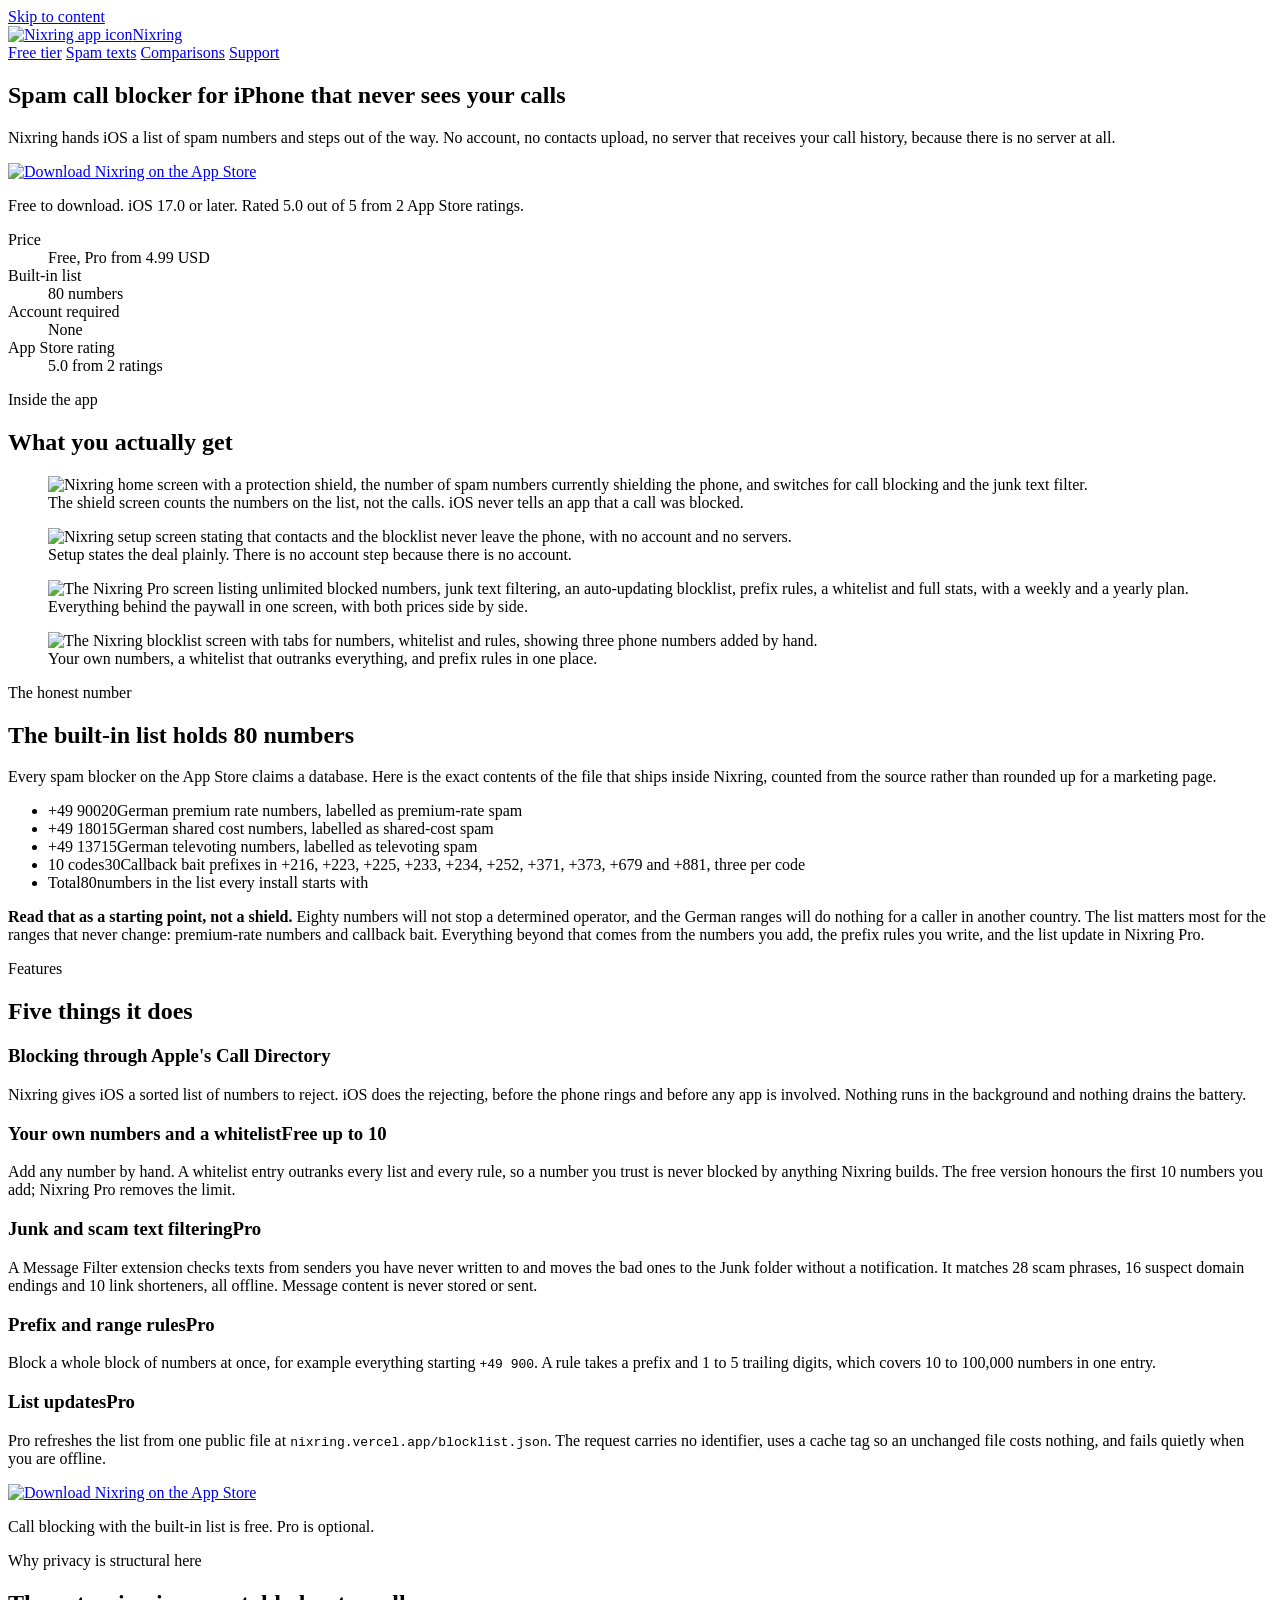
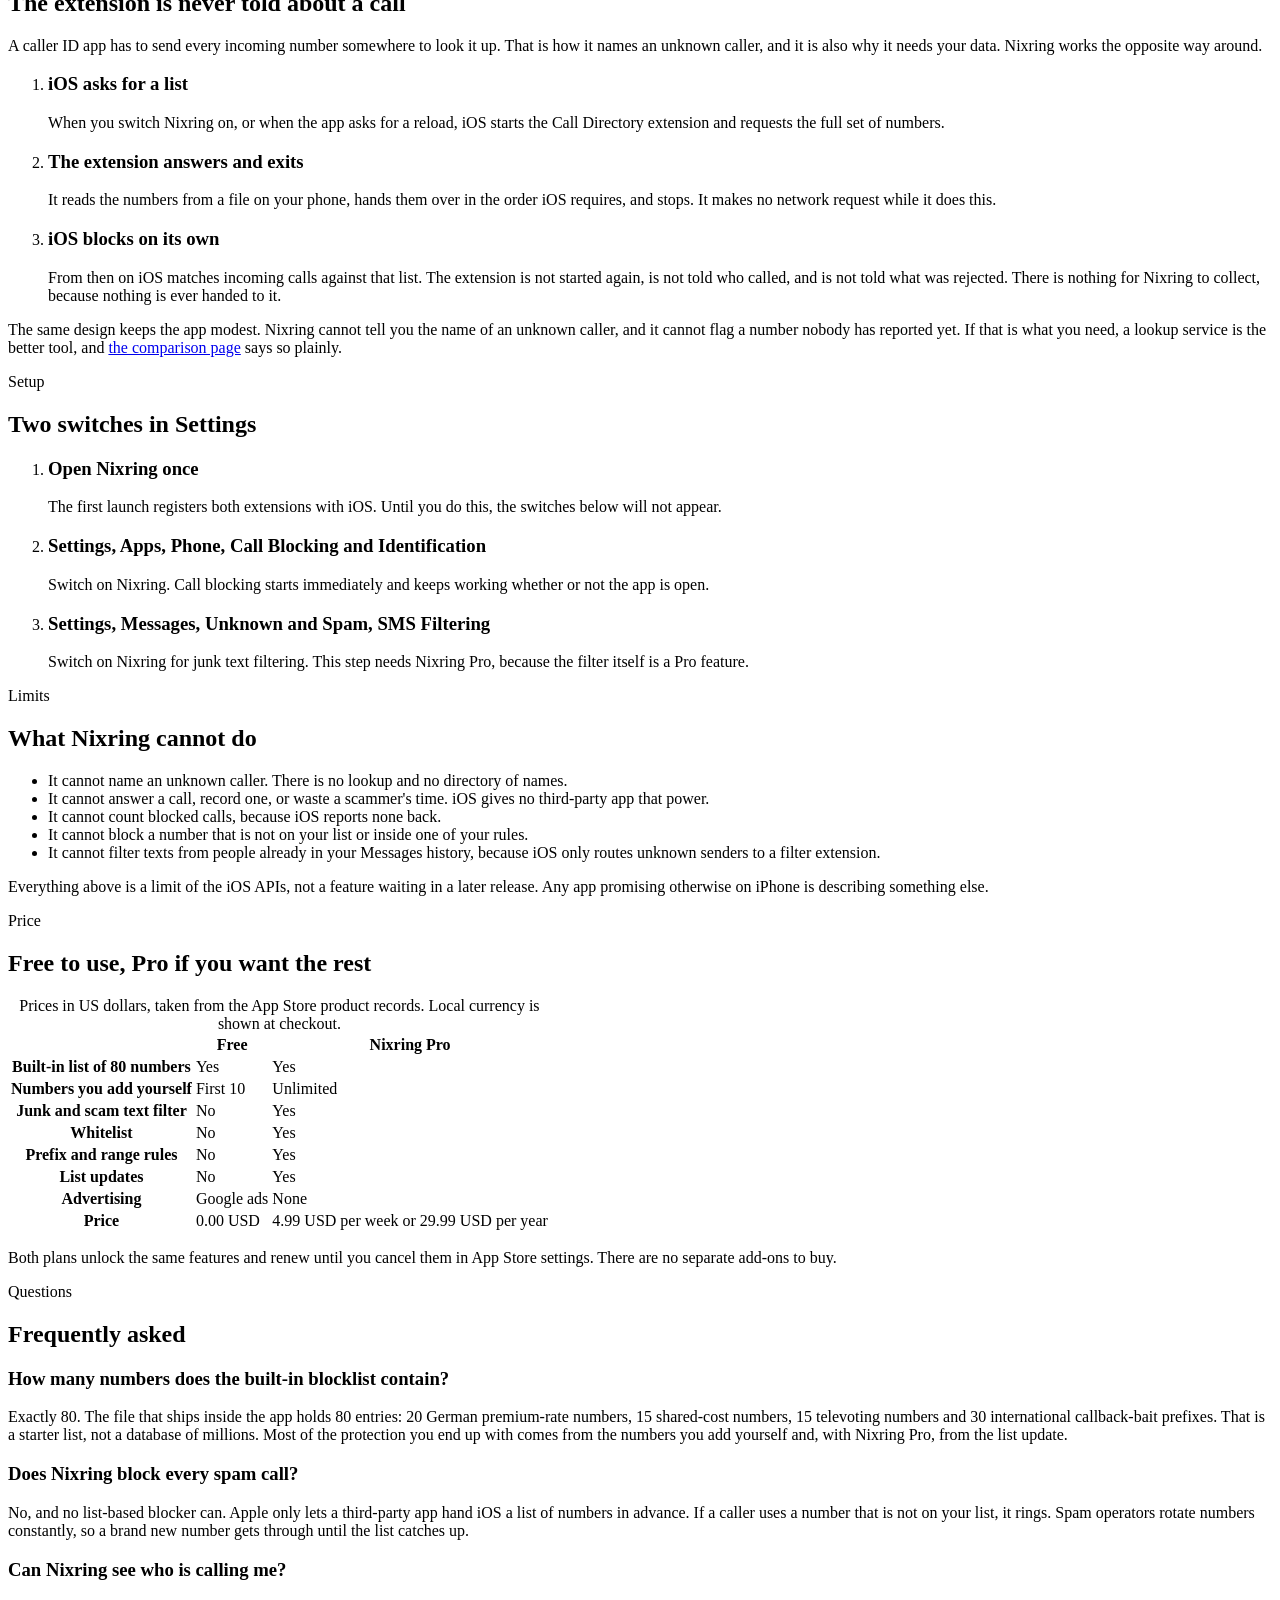
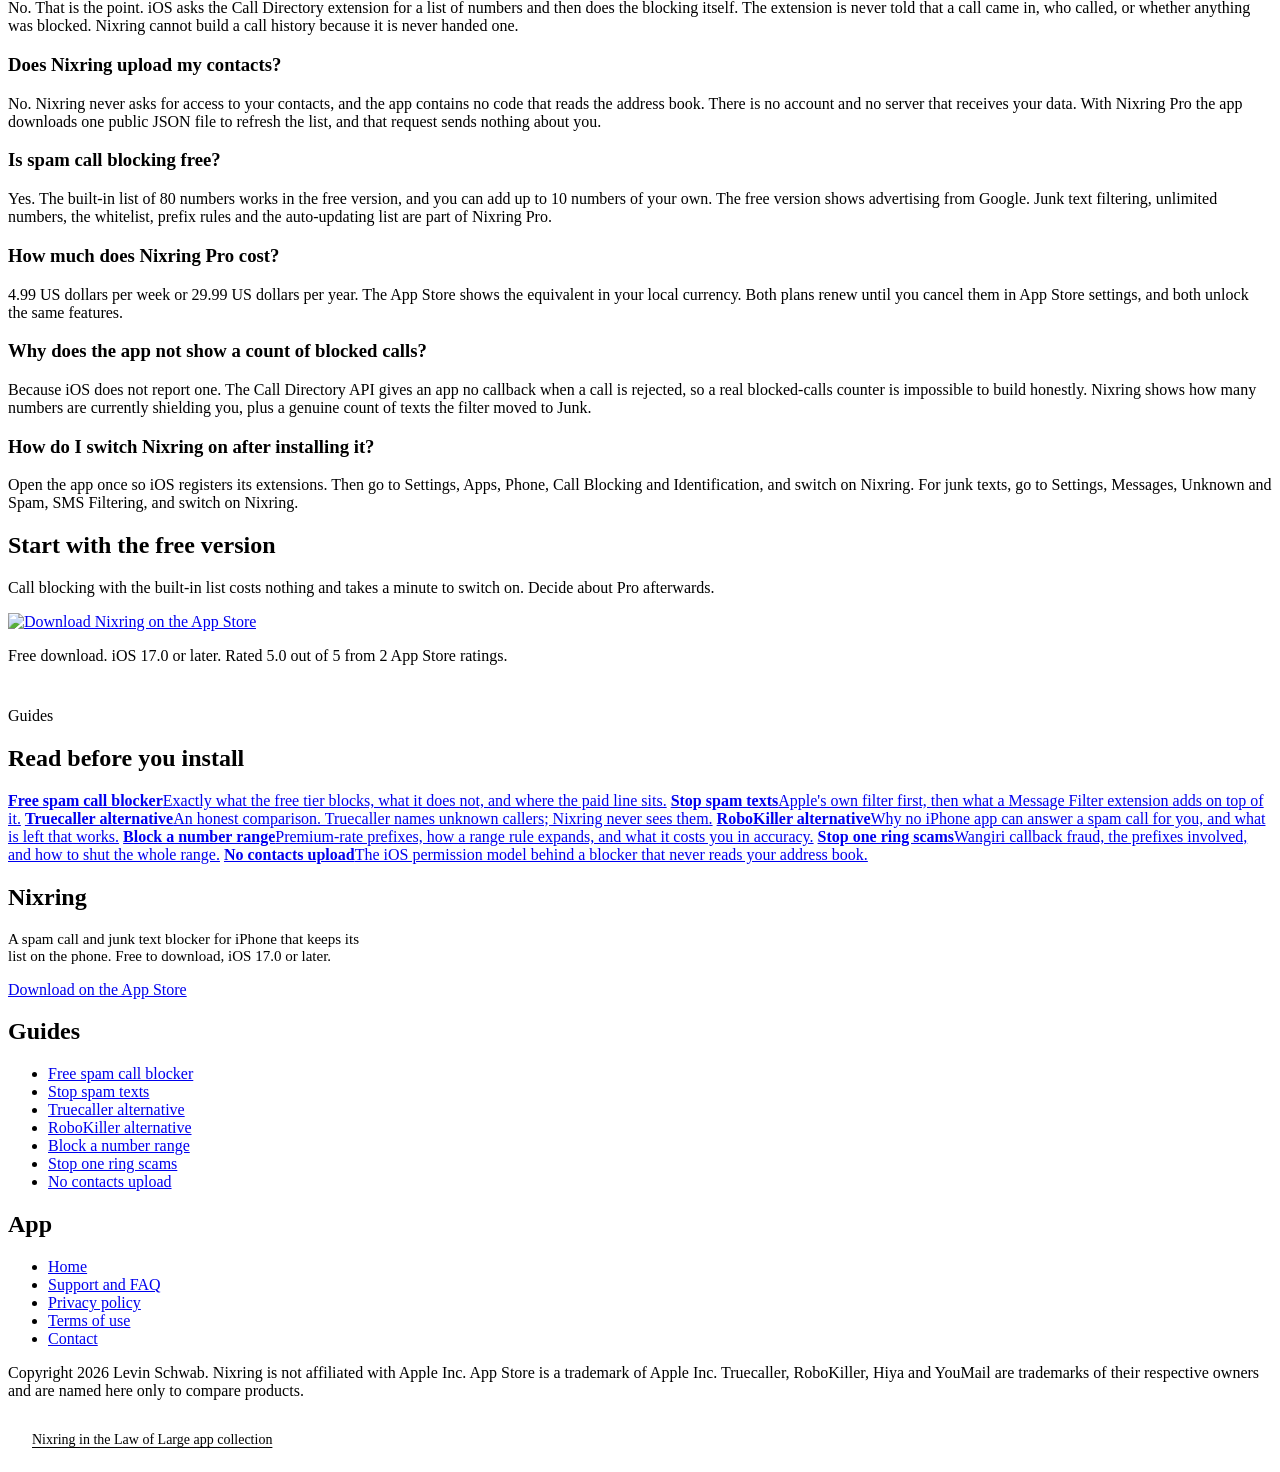
==== commit 4d3c4e2d: "Link app portfolio and activate Apple campaign attribution" ====
--- a/web/index.html
+++ b/web/index.html
@@ -140,7 +140,6 @@
 }
 </script>
 <!-- aso:head:end -->
-
 </head>
 <body>
   <a class="skip" href="#main">Skip to content</a>
@@ -161,7 +160,7 @@
         <h1>Spam call blocker for iPhone that <span class="hl">never sees your calls</span></h1>
         <p class="lede">Nixring hands iOS a list of spam numbers and steps out of the way. No account, no contacts upload, no server that receives your call history, because there is no server at all.</p>
         <div class="cta">
-        <a class="aso-badge" data-aso-cta="hero" href="https://apps.apple.com/app/id6792562928?ct=hero&amp;mt=8"><img src="/app-store-badge-white.svg" alt="Download Nixring on the App Store" width="164" height="55" loading="lazy"></a>
+        <a class="aso-badge" data-aso-cta="hero" href="https://apps.apple.com/app/id6792562928?ct=hero&amp;mt=8&amp;pt=128877661"><img src="/app-store-badge-white.svg" alt="Download Nixring on the App Store" width="164" height="55" loading="lazy"></a>
         <p class="cta-note">Free to download. iOS 17.0 or later. Rated 5.0 out of 5 from 2 App Store ratings.</p>
       </div>
         <dl class="facts">
@@ -231,7 +230,7 @@
           </div>
         </div>
         <div class="cta">
-        <a class="aso-badge" data-aso-cta="features" href="https://apps.apple.com/app/id6792562928?ct=features&amp;mt=8"><img src="/app-store-badge-white.svg" alt="Download Nixring on the App Store" width="164" height="55" loading="lazy"></a>
+        <a class="aso-badge" data-aso-cta="features" href="https://apps.apple.com/app/id6792562928?ct=features&amp;mt=8&amp;pt=128877661"><img src="/app-store-badge-white.svg" alt="Download Nixring on the App Store" width="164" height="55" loading="lazy"></a>
         <p class="cta-note">Call blocking with the built-in list is free. Pro is optional.</p>
       </div>
       </div>
@@ -367,7 +366,7 @@
           <h2>Start with the free version</h2>
           <p>Call blocking with the built-in list costs nothing and takes a minute to switch on. Decide about Pro afterwards.</p>
           <div class="cta">
-        <a class="aso-badge" data-aso-cta="faq" href="https://apps.apple.com/app/id6792562928?ct=faq&amp;mt=8"><img src="/app-store-badge-white.svg" alt="Download Nixring on the App Store" width="164" height="55" loading="lazy"></a>
+        <a class="aso-badge" data-aso-cta="faq" href="https://apps.apple.com/app/id6792562928?ct=faq&amp;mt=8&amp;pt=128877661"><img src="/app-store-badge-white.svg" alt="Download Nixring on the App Store" width="164" height="55" loading="lazy"></a>
         <p class="cta-note">Free download. iOS 17.0 or later. Rated 5.0 out of 5 from 2 App Store ratings.</p>
       </div>
         </div>
@@ -391,7 +390,7 @@
         <div>
           <h2>Nixring</h2>
           <p style="color:var(--ink-3);font-size:.94rem;max-width:22rem">A spam call and junk text blocker for iPhone that keeps its list on the phone. Free to download, iOS 17.0 or later.</p>
-          <p><a data-aso-cta="footer" href="https://apps.apple.com/app/id6792562928?ct=footer&amp;mt=8">Download on the App Store</a></p>
+          <p><a data-aso-cta="footer" href="https://apps.apple.com/app/id6792562928?ct=footer&amp;mt=8&amp;pt=128877661">Download on the App Store</a></p>
         </div>
         <div>
           <h2>Guides</h2>
@@ -418,7 +417,8 @@
       </div>
       <p class="legal">Copyright 2026 Levin Schwab. Nixring is not affiliated with Apple Inc. App Store is a trademark of Apple Inc. Truecaller, RoboKiller, Hiya and YouMail are trademarks of their respective owners and are named here only to compare products.</p>
     </div>
-  </footer>
+  <p style="padding:1rem 1.5rem;margin:0;font-size:.875rem"><a href="https://lawoflarge.app/en/apps/nixring" style="color:inherit;text-decoration:underline;text-underline-offset:3px">Nixring in the Law of Large app collection</a></p>
+</footer>
 <!-- Funnel-Messung: Seitenaufruf -> App-Store-Klick.
      Vercel Web Analytics ist cookielos; das Ereignis nennt nur den Platz des Knopfes. -->
 <script defer src="/_vercel/insights/script.js"></script>
